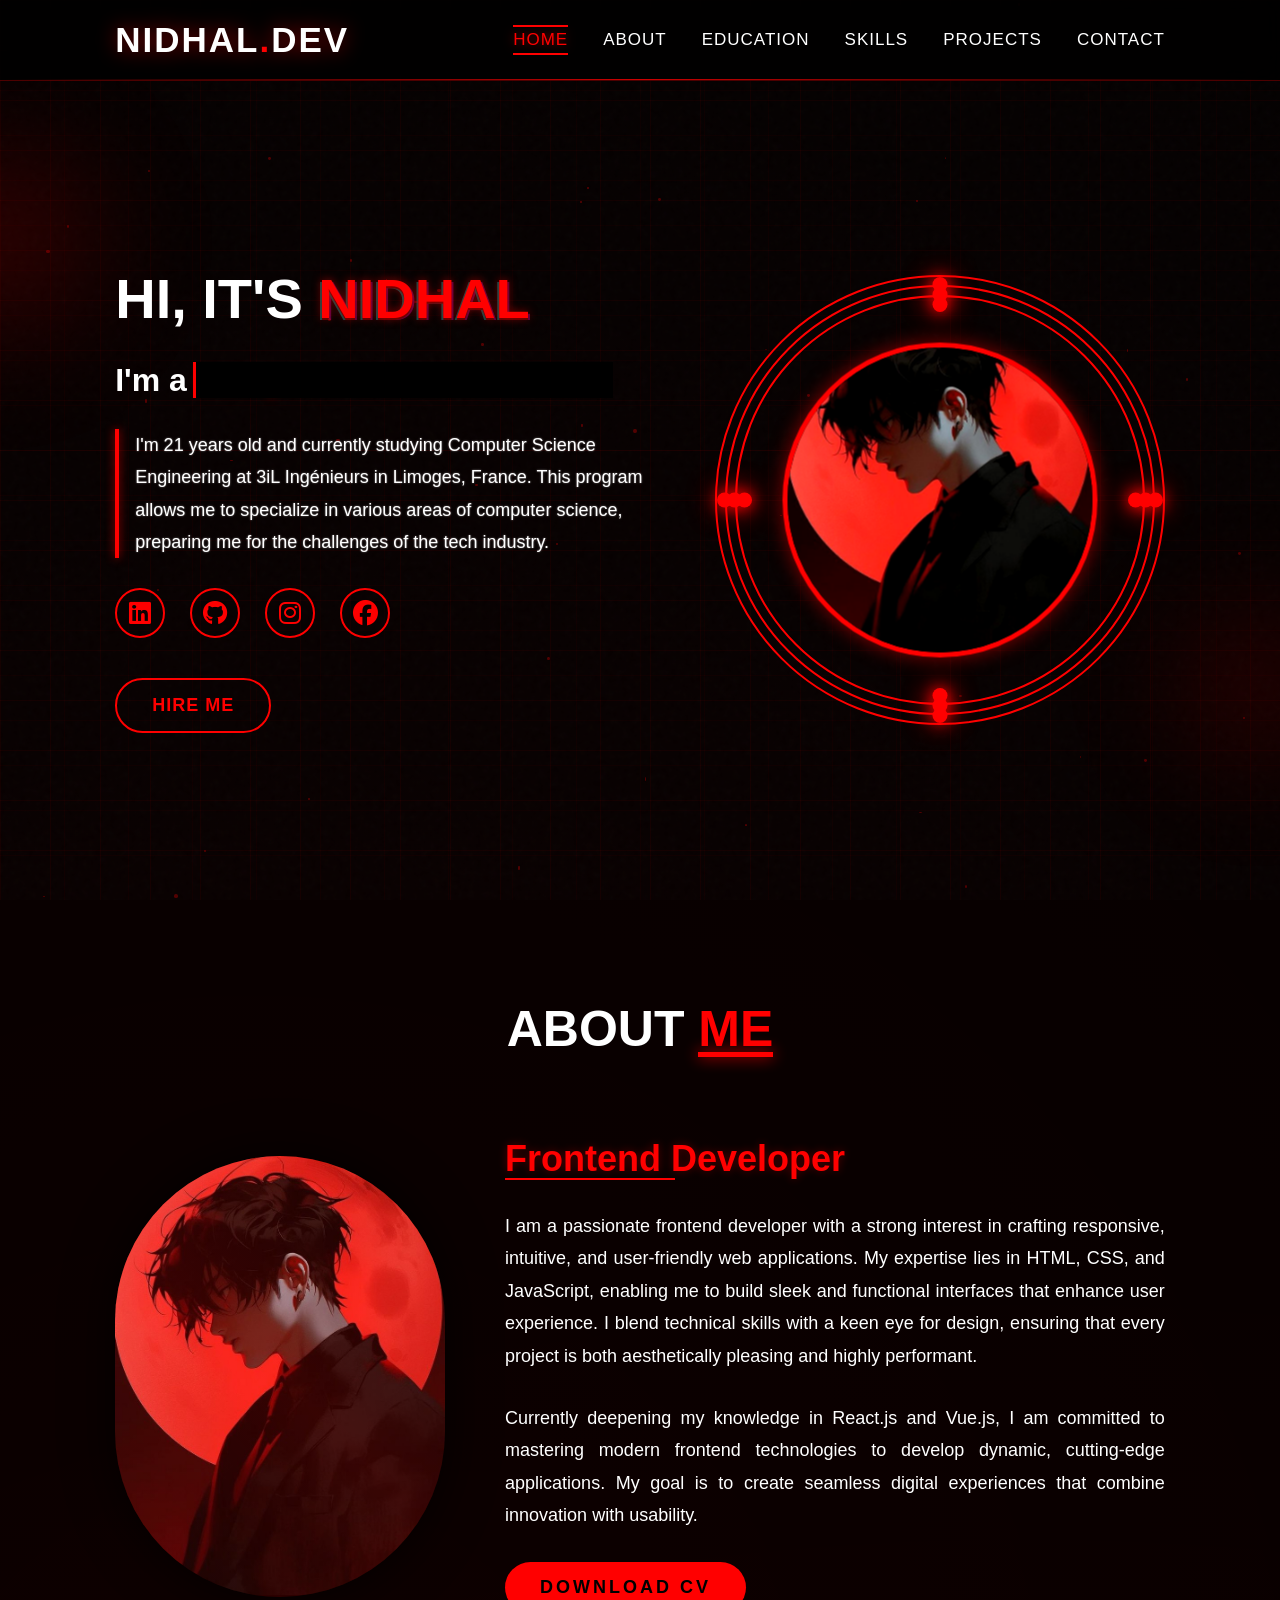
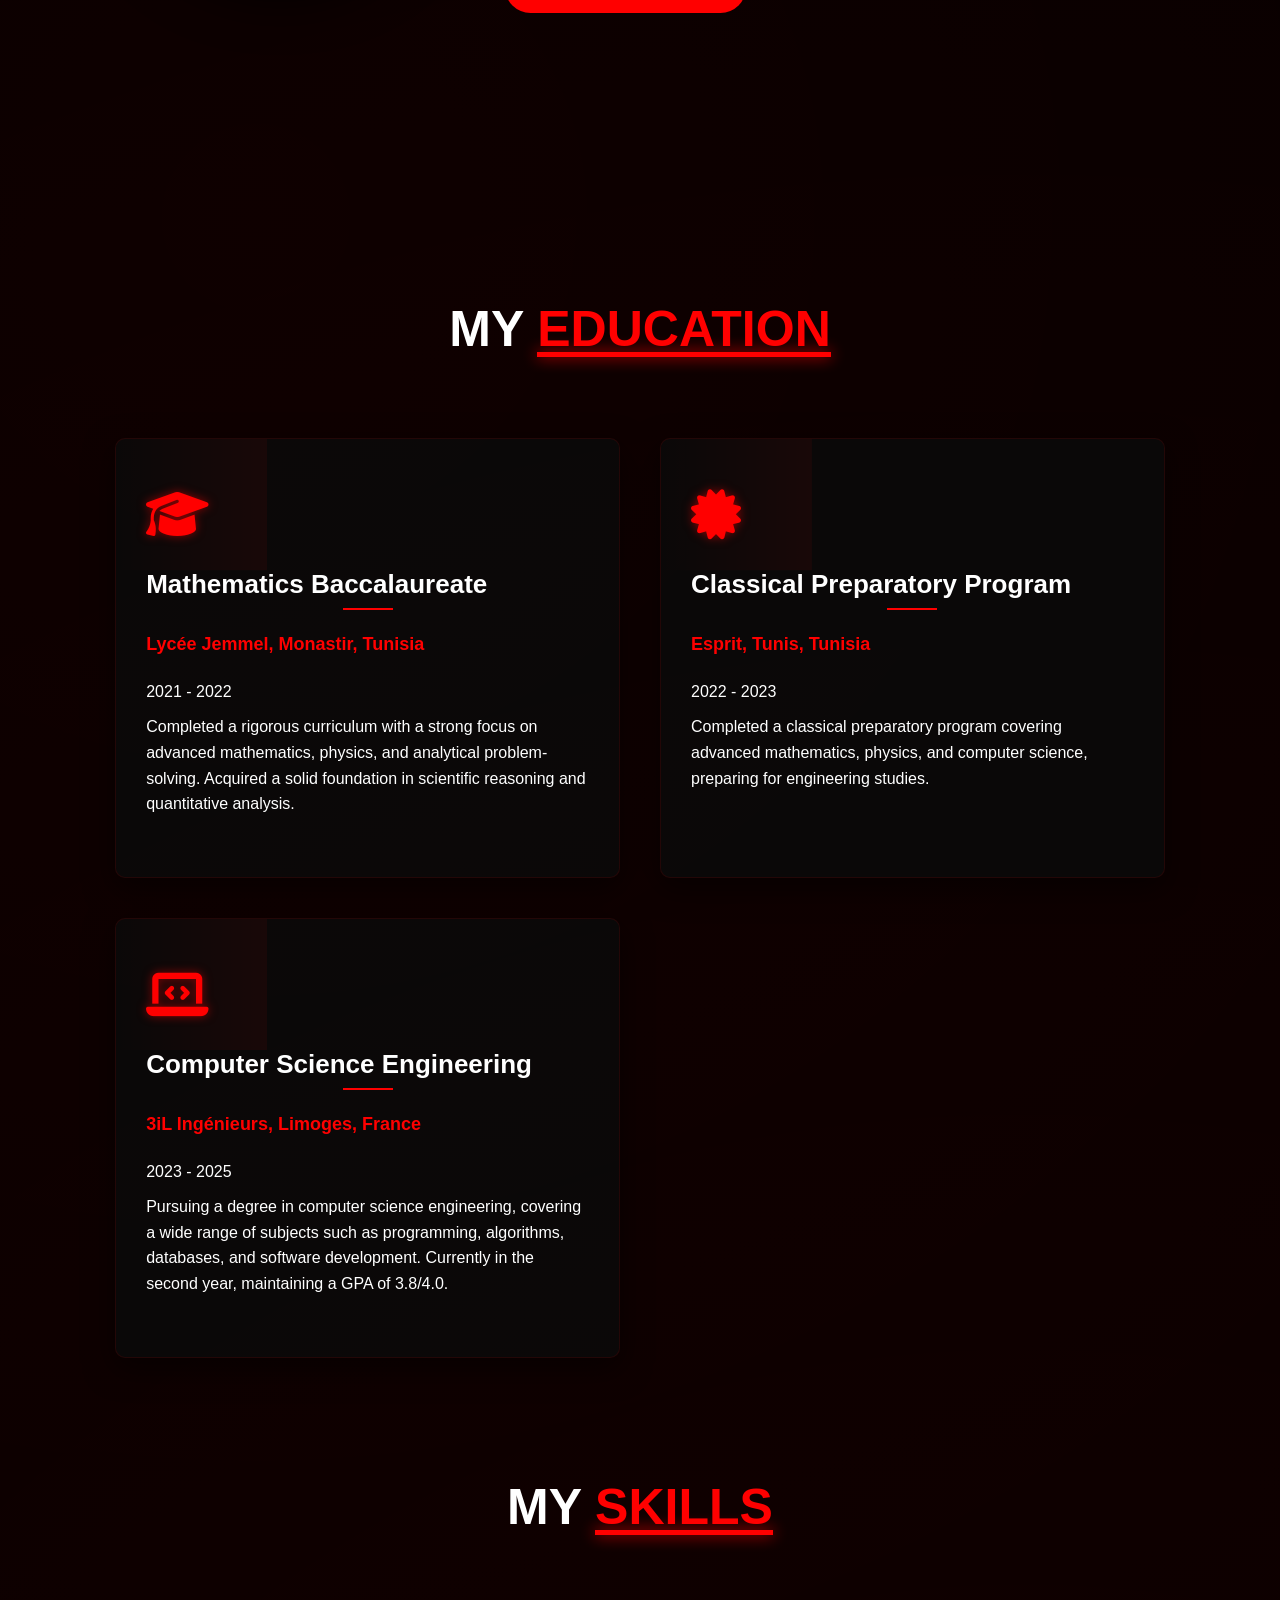
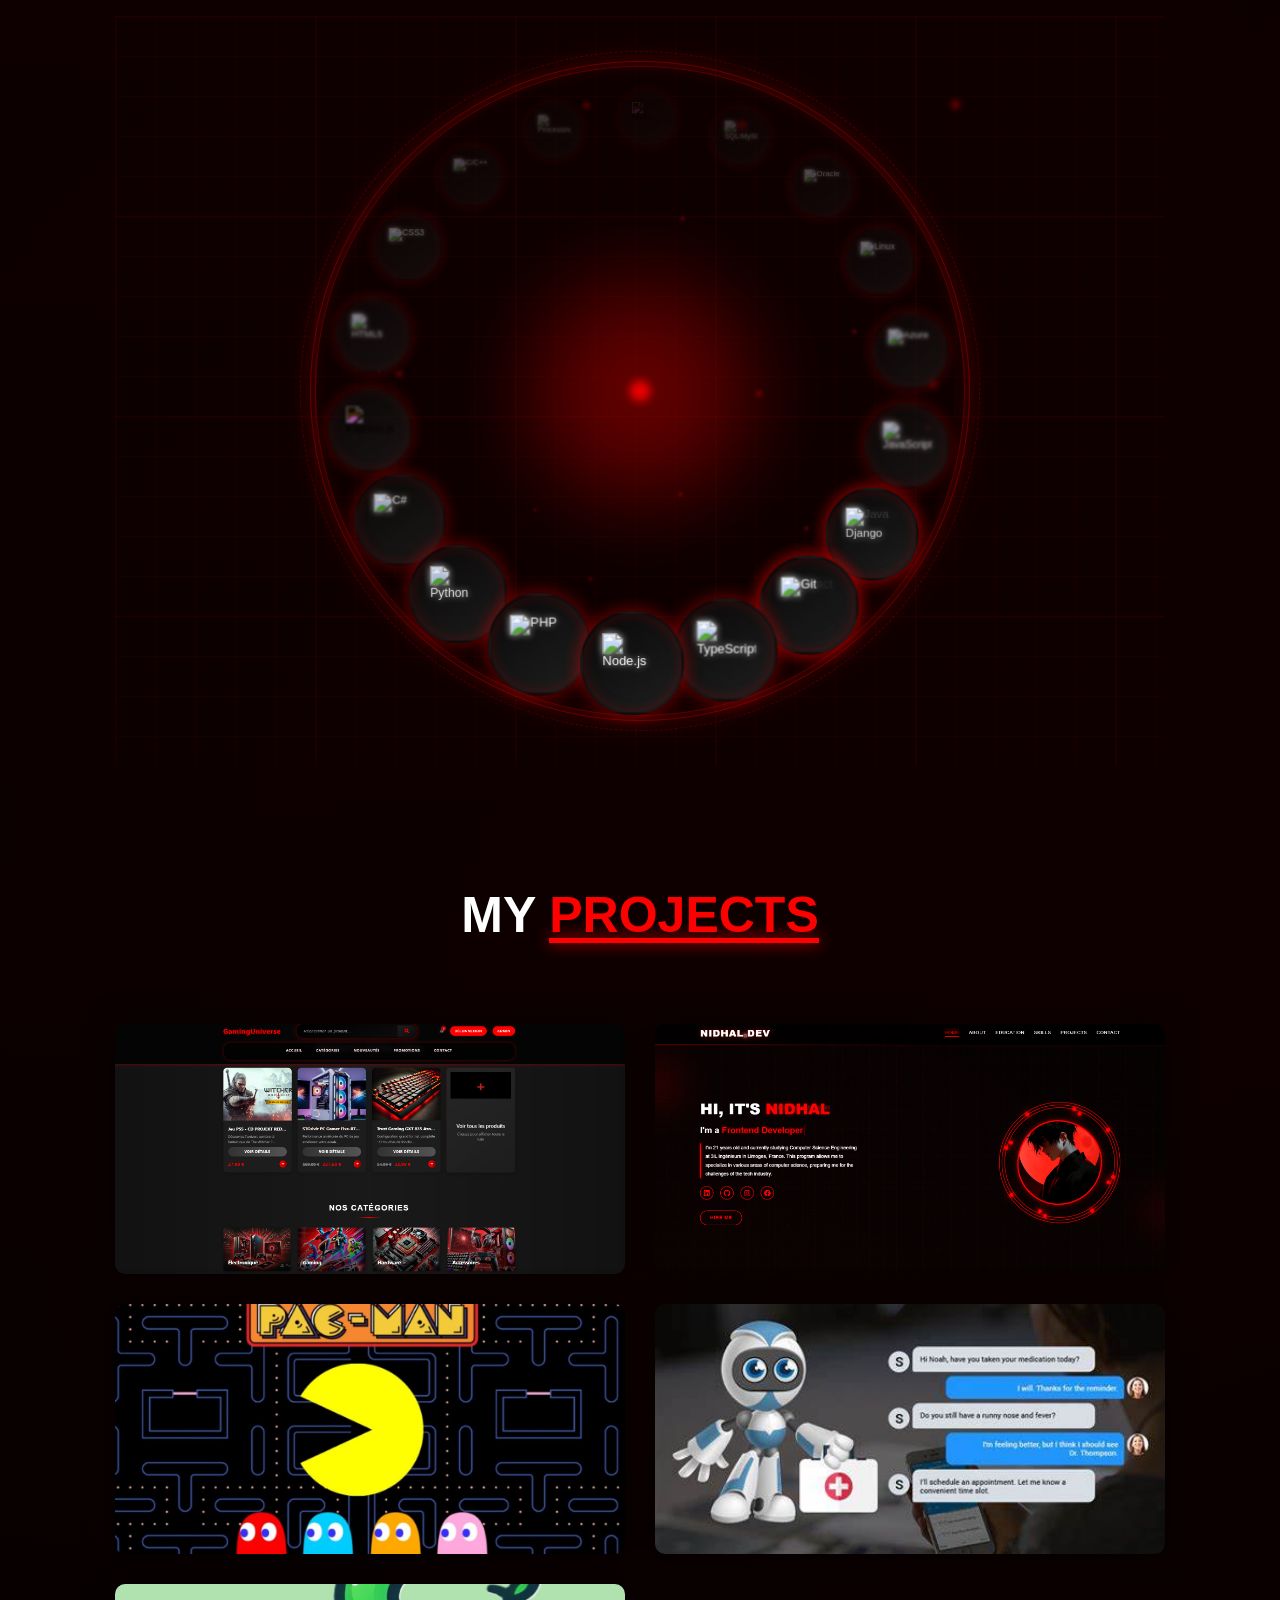
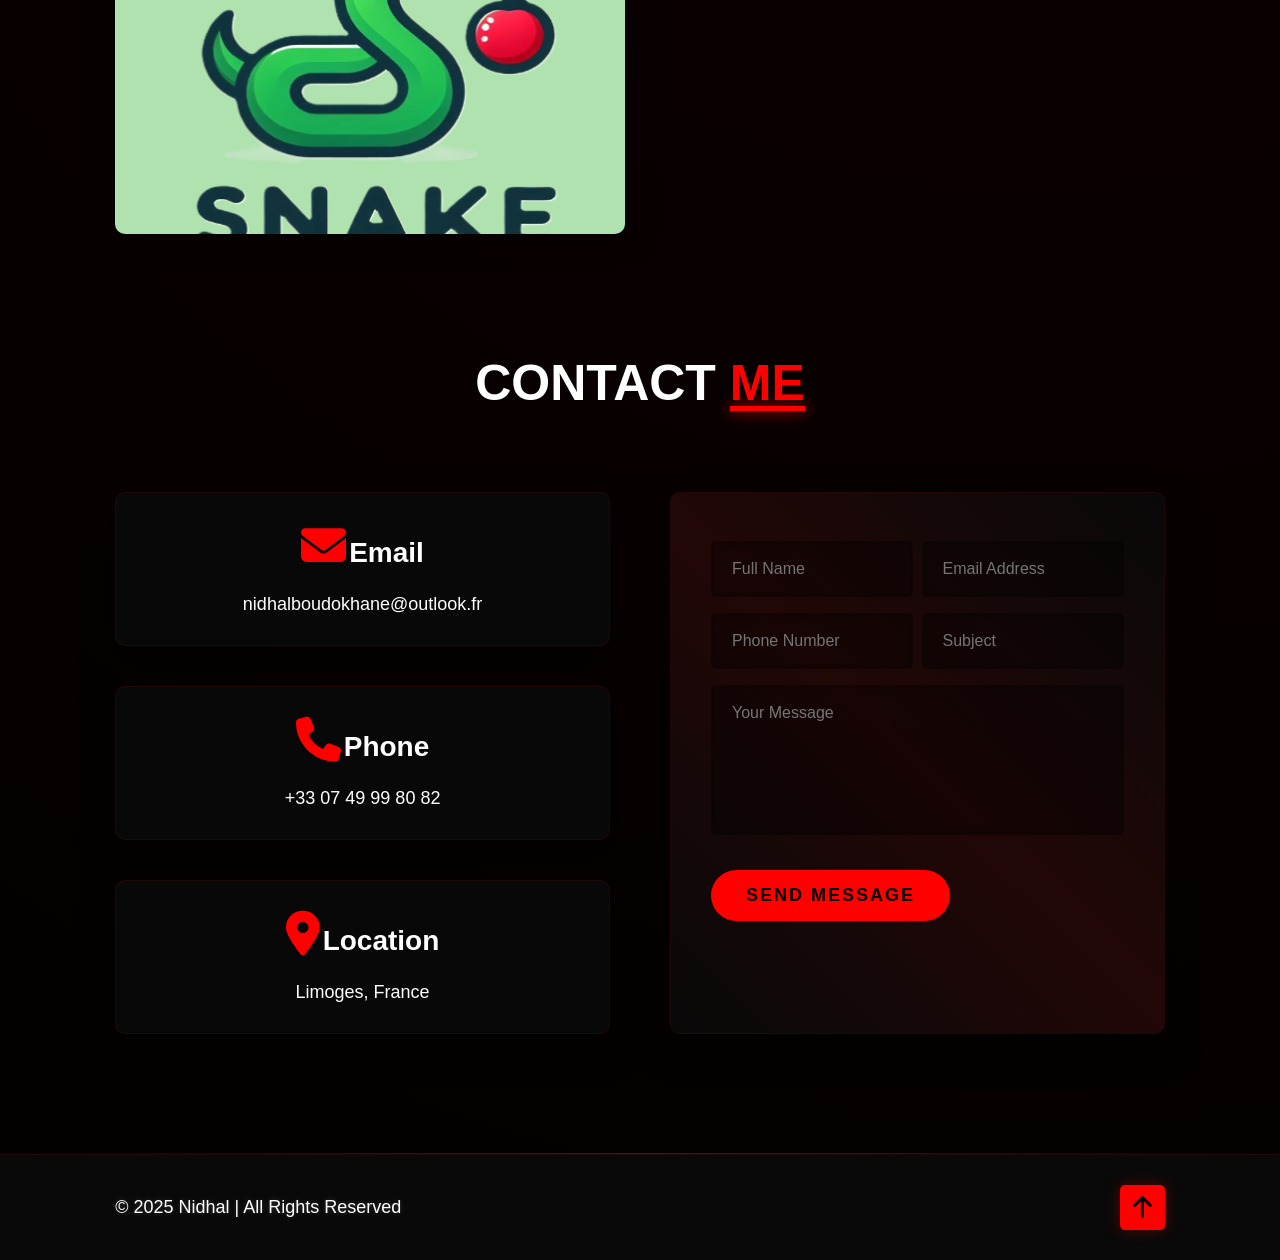
==== index.html @ 68c29ce1 "Renommage de Portfolio.html en index.html pour Vercel" ====
<!DOCTYPE html>
<html lang="en">
<head>
    <meta charset="UTF-8">
    <meta name="viewport" content="width=device-width, initial-scale=1.0">
    <title>Nidhal's Portfolio</title>
    <link rel="stylesheet" href="Portfolio.css">
    <link rel="stylesheet" href="https://cdnjs.cloudflare.com/ajax/libs/font-awesome/6.4.0/css/all.min.css">
</head>
<body>
    <!-- Background Grid Elements -->
    <div class="bg-grid"></div>
    <div class="glitch-line"></div>
    <div class="glitch-line"></div>
    <div class="glitch-line"></div>
    
    <!-- Header -->
    <header class="header">
        <a href="#" class="logo" data-text="Nidhal.Dev">Nidhal<span>.</span>Dev</a>
        <i class="fa-solid fa-bars" id="menu-icon"></i>
        <nav class="navbar">
            <a href="#home" class="active">Home</a>
            <a href="#about">About</a>
            <a href="#education">Education</a>
            <a href="#skills">Skills</a>
            <a href="#projects">Projects</a>
            <a href="#contact">Contact</a>
        </nav>
    </header>
    
    <!-- Home Section -->
    <section class="home" id="home">
        <div class="home-content">
            <h1 data-text="Hi, It's">Hi, It's <span data-text="Nidhal">Nidhal</span></h1>
            <div class="typing-text">I'm a <span></span></div>
            <p>I'm 21 years old and currently studying Computer Science Engineering at 3iL Ingénieurs in Limoges, France. This program allows me to specialize in various areas of computer science, preparing me for the challenges of the tech industry.</p>
            <div class="social-icons">
                <a href="https://www.linkedin.com/in/nidhal-boudokhane/" target="_blank" rel="noopener noreferrer">
                    <i class="fa-brands fa-linkedin"></i>
                  </a>
                  <a href="https://github.com/NidhalBDK" target="_blank" rel="noopener noreferrer">
                    <i class="fa-brands fa-github"></i>
                  </a>
                  <a href="https://www.instagram.com/nidhal_boudokhane/" target="_blank" rel="noopener noreferrer">
                    <i class="fa-brands fa-instagram"></i>
                  </a>
                  <a href="https://www.facebook.com/nidhal.boudokhane.9" target="_blank" rel="noopener noreferrer">
                    <i class="fa-brands fa-facebook"></i>
                  </a>                  
            </div>
            <a href="#contact" class="btn">Hire me</a>
        </div>
        <div class="home-img">
            <div class="cyber-circle">
                <span></span>
                <span></span>
                <span></span>
                <span></span>
            </div>
            <div class="cyber-circle">
                <span></span>
                <span></span>
                <span></span>
                <span></span>
            </div>
            <div class="cyber-circle">
                <span></span>
                <span></span>
                <span></span>
                <span></span>
            </div>
            <img src="main.jpeg" alt="Profile Picture">
        </div>
    </section>
    
    <!-- About Section -->
    <section class="about" id="about">
        <h2 class="heading">About <span>Me</span></h2>
        <div class="about-container">
            <div class="about-img">
                <img src="main.jpeg" alt="About Picture">
            </div>
            <div class="about-content">
                <h3>Frontend Developer</h3>
                <p>I am a passionate frontend developer with a strong interest in crafting responsive, intuitive, and user-friendly web applications. My expertise lies in HTML, CSS, and JavaScript, enabling me to build sleek and functional interfaces that enhance user experience. I blend technical skills with a keen eye for design, ensuring that every project is both aesthetically pleasing and highly performant.</p>
                <p>Currently deepening my knowledge in React.js and Vue.js, I am committed to mastering modern frontend technologies to develop dynamic, cutting-edge applications. My goal is to create seamless digital experiences that combine innovation with usability.</p>
                <a href="Curriculum Vitae boudokhane Nidhal.pdf" download="Mon_CV.pdf" class="btn">Download CV</a>

            </div>
        </div>
    </section>

    <!-- Education Section -->
    <section class="education" id="education">
        <h2 class="heading">My <span>Education</span></h2>
        <div class="education-container">
            <div class="education-box">
                <i class="fas fa-graduation-cap"></i>
                <h3>Mathematics Baccalaureate</h3>
                <p>Lycée Jemmel, Monastir, Tunisia</p>
                <p>2021 - 2022</p>
                <p>Completed a rigorous curriculum with a strong focus on advanced mathematics, physics, and analytical problem-solving. Acquired a solid foundation in scientific reasoning and quantitative analysis.

                </p>
            </div>
            <div class="education-box">
                <i class="fas fa-certificate"></i>
                <h3>Classical Preparatory Program                </h3>
                <p>Esprit, Tunis, Tunisia                </p>
                <p>2022 - 2023</p>
                <p>Completed a classical preparatory program covering advanced mathematics, physics, and computer science, preparing for engineering studies.

                </p>
            </div>
            <div class="education-box">
                <i class="fas fa-laptop-code"></i>
                <h3>Computer Science Engineering
                </h3>
                <p>3iL Ingénieurs, Limoges, France
                </p>
                <p>2023 - 2025</p>
                <p>Pursuing a degree in computer science engineering, covering a wide range of subjects such as programming, algorithms, databases, and software development. Currently in the second year, maintaining a GPA of 3.8/4.0.</p>
            </div>
        </div>
    </section>

    <!-- Skills Section - Version améliorée -->
    <section class="skills" id="skills">
        <h2 class="heading">MY <span>Skills</span></h2>
        
        <div class="skills-container">
            <!-- Grid background cyberpunk -->
            <div class="skills-grid-bg"></div>
            
            <!-- Particules flottantes (ajoutées via JS) -->
            
            <!-- Central glow effect -->
            <div class="center-glow"></div>
            
            <!-- Skills orbit container -->
            <div class="skills-orbit-container">
                <div class="skills-center-text"></div>
                
                <!-- Orbit circle -->
                <div class="skills-orbit"></div>
                
                <!-- Skill icons - Configurations optimisées pour l'effet 3D -->
                <!-- JavaScript -->
                <div class="skill-icon" id="js-icon">
                    <div class="skill-icon-inner">
                        <img src="https://cdn.jsdelivr.net/gh/devicons/devicon/icons/javascript/javascript-original.svg" alt="JavaScript">
                    </div>
                    <div class="skill-tooltip">JavaScript</div>
                </div>
                
                <!-- Kubernetes -->
                <div class="skill-icon" id="java-icon">
                    <div class="skill-icon-inner">
                        <img src="https://cdn.jsdelivr.net/gh/devicons/devicon/icons/java/java-original.svg" alt="Java">
                    </div>
                    <div class="skill-tooltip">Java </div>
                </div>
                
                <!-- React -->
                <div class="skill-icon" id="react-icon">
                    <div class="skill-icon-inner">
                        <img src="https://cdn.jsdelivr.net/gh/devicons/devicon/icons/react/react-original.svg" alt="React">
                    </div>
                    <div class="skill-tooltip">React</div>
                </div>
                
                <!-- TypeScript -->
                <div class="skill-icon" id="ts-icon">
                    <div class="skill-icon-inner">
                        <img src="https://cdn.jsdelivr.net/gh/devicons/devicon/icons/typescript/typescript-original.svg" alt="TypeScript">
                    </div>
                    <div class="skill-tooltip">TypeScript</div>
                </div>
                
                <!-- Node.js -->
                <div class="skill-icon" id="node-icon">
                    <div class="skill-icon-inner">
                        <img src="https://cdn.jsdelivr.net/gh/devicons/devicon/icons/nodejs/nodejs-original.svg" alt="Node.js">
                    </div>
                    <div class="skill-tooltip">Node.js</div>
                </div>
                
                <!-- PHP -->
                <div class="skill-icon" id="php-icon">
                    <div class="skill-icon-inner">
                        <img src="https://cdn.jsdelivr.net/gh/devicons/devicon/icons/php/php-original.svg" alt="PHP">
                    </div>
                    <div class="skill-tooltip">PHP</div>
                </div>
                
                <!-- Python -->
                <div class="skill-icon" id="python-icon">
                    <div class="skill-icon-inner">
                        <img src="https://cdn.jsdelivr.net/gh/devicons/devicon/icons/python/python-original.svg" alt="Python">
                    </div>
                    <div class="skill-tooltip">Python</div>
                </div>
                
                <!-- C# -->
                <div class="skill-icon" id="csharp-icon">
                    <div class="skill-icon-inner">
                        <img src="https://cdn.jsdelivr.net/gh/devicons/devicon/icons/csharp/csharp-original.svg" alt="C#">
                    </div>
                    <div class="skill-tooltip">C#</div>
                </div>
                
                <!-- Express.js -->
                <div class="skill-icon" id="express-icon">
                    <div class="skill-icon-inner">
                        <img src="https://cdn.jsdelivr.net/gh/devicons/devicon/icons/express/express-original.svg" alt="Express.js" style="filter: invert(1) brightness(1.5);">
                    </div>
                    <div class="skill-tooltip">Express.js</div>
                </div>
                
                <!-- HTML5 -->
                <div class="skill-icon" id="html-icon">
                    <div class="skill-icon-inner">
                        <img src="https://cdn.jsdelivr.net/gh/devicons/devicon/icons/html5/html5-original.svg" alt="HTML5">
                    </div>
                    <div class="skill-tooltip">HTML</div>
                </div>
                
                <!-- CSS3 -->
                <div class="skill-icon" id="css-icon">
                    <div class="skill-icon-inner">
                        <img src="https://cdn.jsdelivr.net/gh/devicons/devicon/icons/css3/css3-original.svg" alt="CSS3">
                    </div>
                    <div class="skill-tooltip">CSS</div>
                </div>
                
                

                <div class="skill-icon" id="cpp-icon">
                    <div class="skill-icon-inner">
                        <img src="https://cdn.jsdelivr.net/gh/devicons/devicon/icons/cplusplus/cplusplus-original.svg" alt="C/C++">
                    </div>
                    <div class="skill-tooltip">C/C++</div>
                </div>
                <!--processing-->
                <div class="skill-icon" id="processing-icon">
                    <div class="skill-icon-inner">
                        <img src="https://cdn.jsdelivr.net/gh/devicons/devicon/icons/processing/processing-original.svg" alt="Processing">
                    </div>
                    <div class="skill-tooltip">Processing</div>
                </div>
                <!-- NextJS -->
                <div class="skill-icon" id="nextjs-icon">
                    <div class="skill-icon-inner">
                        <img src="https://cdn.jsdelivr.net/gh/devicons/devicon/icons/nextjs/nextjs-original.svg" alt="Next.js" style="filter: invert(1);">
                    </div>
                    <div class="skill-tooltip">Next.js</div>
                </div>
                <div class="skill-icon" id="sql-icon">
                    <div class="skill-icon-inner">
                        <img src="https://cdn.jsdelivr.net/gh/devicons/devicon/icons/mysql/mysql-original.svg" alt="SQL/MySQL">
                    </div>
                    <div class="skill-tooltip">SQL/MySQL</div>
                </div>
                <div class="skill-icon" id="oracle-icon">
                    <div class="skill-icon-inner">
                        <img src="https://cdn.jsdelivr.net/gh/devicons/devicon/icons/oracle/oracle-original.svg" alt="Oracle">
                    </div>
                    <div class="skill-tooltip">Oracle</div>
                </div>
                <div class="skill-icon" id="linux-icon">
                    <div class="skill-icon-inner">
                        <img src="https://cdn.jsdelivr.net/gh/devicons/devicon/icons/linux/linux-original.svg" alt="Linux">
                    </div>
                    <div class="skill-tooltip">Linux (Ubuntu, Debian, Kali)</div>
                </div>

                <div class="skill-icon" id="azure-icon">
                    <div class="skill-icon-inner">
                        <img src="https://cdn.jsdelivr.net/gh/devicons/devicon/icons/azure/azure-original.svg" alt="Azure">
                    </div>
                    <div class="skill-tooltip">Azure</div>
                </div>
                
                
                
                <div class="skill-icon" id="django-icon">
                    <div class="skill-icon-inner">
                        <img src="https://cdn.jsdelivr.net/gh/devicons/devicon/icons/django/django-plain.svg" alt="Django">
                    </div>
                    <div class="skill-tooltip">Django</div>
                </div>
               
                
                <!-- Git -->
                <div class="skill-icon" id="git-icon">
                    <div class="skill-icon-inner">
                        <img src="https://cdn.jsdelivr.net/gh/devicons/devicon/icons/git/git-original.svg" alt="Git">
                    </div>
                    <div class="skill-tooltip">Git</div>
                </div>
            </div>
        </div>
    </section>
    

    <!-- Projects Section -->
    <section class="projects" id="projects">
        <h2 class="heading">My <span>Projects</span></h2>
        <div class="projects-container">
            <div class="project-box">
                <img src="p1.png" alt="E-commerce Website">
                <div class="project-layer">
                    <h4>E-commerce Website</h4>
                    <p>A fully responsive online store with shopping cart and payment integration.</p>
                    <div class="project-tech">
                        <span>HTML</span>   
                        <span>CSS</span>
                        <span>JavaScript</span>
                        <span>PHP</span>
                    </div>
                </div>
            </div>
            <div class="project-box">
                <img src="p2.png" alt="">
                <div class="project-layer">
                    <h4>Portfolio Website</h4>
                    <p>A personal portfolio to showcase skills and projects with dynamic animations.</p>
                    <div class="project-tech">
                        <span>HTML</span>
                        <span>CSS</span>
                        <span>JavaScript</span>
                    </div>
                </div>
            </div>
            <div class="project-box">
                <img src="p3.jpg" alt="">
                <div class="project-layer">
                    <h4>PacMan Game</h4>
                    <p>A personal portfolio to showcase skills and projects with dynamic animations.</p>
                    <div class="project-tech">
                        <span>java</span>
                        <span>PHP</span>
                        <span>SQL</span>
                        <span>Slick2D</span>
                        <span>JSON</span>
                    </div>
                </div>
            </div>
            <div class="project-box">
                <img src="p4.png" alt="Medical Chatbot">
                <div class="project-layer">
                  <h4>Medical Chatbot</h4>
                  <p>An intelligent medical assistant capable of answering health-related questions in real time.</p>
                  <div class="project-tech">
                    <span>Python</span>
                    <span>Llama (Meta AI)</span>
                    <span> Google Colab </span>
                    <span> Gradio </span>
                  </div>
                </div>
              </div>
            <div class="project-box">
                <img src="p5.png" alt="snake Game">
                <div class="project-layer">
                  <h4>snake Game</h4>
                  <p>A classic Snake Game recreated with modern JavaScript, featuring smooth controls and responsive gameplay</p>
                  <div class="project-tech">
                    <span>Python</span>
                    <span>PyGame</span>
                    
                  </div>
                </div>
              </div>
        </div>
    </section>

    <!-- Contact Section -->
    <section class="contact" id="contact">
        <h2 class="heading">Contact <span>Me</span></h2>
        <div class="contact-container">
            <div class="contact-info">
                <div class="contact-card">
                    <i class="fas fa-envelope"></i>
                    <h3>Email</h3>
                    <p>nidhalboudokhane@outlook.fr</p>
                </div>
                <div class="contact-card">
                    <i class="fas fa-phone"></i>
                    <h3>Phone</h3>
                    <p>+33 07 49 99 80 82 </p>
                </div>
                <div class="contact-card">
                    <i class="fas fa-map-marker-alt"></i>
                    <h3>Location</h3>
                    <p>Limoges, France</p>
                </div>
            </div>
            <form class="contact-form">
                <div class="input-box">
                    <input type="text" placeholder="Full Name" required>
                    <input type="email" placeholder="Email Address" required>
                </div>
                <div class="input-box">
                    <input type="tel" placeholder="Phone Number">
                    <input type="text" placeholder="Subject">
                </div>
                <textarea placeholder="Your Message" cols="30" rows="10" required></textarea>
                <button type="submit" class="btn">Send Message</button>
            </form>
            <!-- <form class="contact-form" id="contact12">
            </form>

            <form class="contact-form" action="https://formsubmit.co/nidhalboudokhane@outlook.fr" method="POST">

                <div class="input-box">
                    <input type="text" name="name" placeholder="Full Name" required>
                    <input type="email" name="email" placeholder="Email Address" required>
                </div>
                <div class="input-box">
                    <input type="tel" name="phone" placeholder="Phone Number">
                    <input type="text" name="subject" placeholder="Subject">
                </div>
                <textarea name="message" placeholder=" Your Message" required></textarea>
                <button type="submit" class="btn">Send Message</button>

                Protection anti-spam -->
                <!-- <input type="hidden" name="_captcha" value="false"> -->
                
                <!-- Redirection après soumission (optionnel) -->
                
                <!-- Empêcher les robots -->
                <!-- <input type="text" name="_honey" style="display:none"> -->
                
                <!-- Format des emails -->
                <!-- <input type="hidden" name="_template" value="table">
            </form> --> 
        </div>
        
    </section>

    <!-- Footer -->
    <footer class="footer">
        <div class="footer-text">
            <p>&copy; 2025 Nidhal | All Rights Reserved</p>
        </div>
        <div class="footer-up">
            <a href="#home"><i class="fas fa-arrow-up"></i></a>
        </div>
    </footer>

    <script src="Portfolio.js"></script>
</body>
</html>
---- Portfolio.css ----
#contact12{
    display: none;
}
.cyber-circle span {
    position: absolute;
    width: 15px;
    height: 15px;
    background: var(--main-color);
    border-radius: 50%;
    box-shadow: 0 0 15px var(--main-color), 0 0 30px var(--main-color);
}

.cyber-circle span:nth-child(1) {
    top: 0;
    left: 50%;
    transform: translateX(-50%);
}

.cyber-circle span:nth-child(2) {
    bottom: 0;
    left: 50%;
    transform: translateX(-50%);
}

.cyber-circle span:nth-child(3) {
    top: 50%;
    left: 0;
    transform: translateY(-50%);
}

.cyber-circle span:nth-child(4) {
    top: 50%;
    right: 0;
    transform: translateY(-50%);
}

.cyber-circle:nth-child(1) {
    animation-duration: 20s;
}

.cyber-circle:nth-child(2) {
    inset: 10px;
    animation-duration: 15s;
    animation-direction: reverse;
}

.cyber-circle:nth-child(3) {
    inset: 20px;
    animation-duration: 10s;
}

.home-img img {
    position: absolute;
    top: 50%;
    left: 50%;
    transform: translate(-50%, -50%);
    width: 70%;
    height: 70%;
    object-fit: cover;
    border-radius: 50%;
    border: 5px solid var(--main-color);
    box-shadow: 0 0 20px rgba(255, 0, 0, 0.5);
    animation: morph 8s ease-in-out infinite;
    filter: saturate(1.1) contrast(1.1);
}

@keyframes morph {
    0%, 100% {
        border-radius: 50%;
    }
    50% {
        border-radius: 47% 53% 52% 48% / 52% 49% 51% 48%;
    }
}

/* ABOUT SECTION */
.heading {
    position: relative;
    font-size: 5rem;
    margin-bottom: 8rem;
    text-align: center;
    text-transform: uppercase;
}

.heading span {
    color: var(--main-color);
    position: relative;
}

.heading span::before {
    content: '';
    position: absolute;
    bottom: 0;
    left: 0;
    width: 100%;
    height: 5px;
    background: var(--main-color);
    box-shadow: 0 0 15px var(--main-color);
}

.about-container {
    display: grid;
    grid-template-columns: 1fr 2fr;
    gap: 6rem;
    align-items: center;
}

.about-img {
    position: relative;
    width: 100%;
    border-radius: 300px;
    overflow: hidden;
    box-shadow: 0 0 50px rgba(0, 0, 0, 0.8);
    transform-style: preserve-3d;
    perspective: 1000px;
}

.about-img img {
    width: 100%;
    transition: 0.5s;
}

.about-img:hover img {
    transform: scale(1.1) rotateY(5deg);
}

.about-img::before {
    content: '';
    position: absolute;
    top: -50%;
    left: -50%;
    width: 200%;
    height: 200%;
    background: linear-gradient(
        transparent, 
        rgba(255, 0, 0, 0.2), 
        transparent
    );
    transform: rotate(45deg);
    animation: shimmer 3s linear infinite;
}

@keyframes shimmer {
    0% {
        transform: rotate(45deg) translateY(-100%);
    }
    100% {
        transform: rotate(45deg) translateY(100%);
    }
}

.about-content h3 {
    font-size: 3.6rem;
    margin-bottom: 3rem;
    color: var(--main-color);
    text-shadow: 0 0 10px rgba(255, 0, 0, 0.3);
    position: relative;
    display: inline-block;
}

.about-content h3::before {
    content: '';
    position: absolute;
    bottom: 0;
    left: 0;
    width: 50%;
    height: 2px;
    background: var(--main-color);
}

.about-content p {
    font-size: 1.8rem;
    line-height: 1.8;
    margin-bottom: 3rem;
    position: relative;
    text-align: justify;
}

.about-content .btn {
    background: linear-gradient(45deg, transparent 5%, var(--main-color) 5%);
    font-weight: bold;
    letter-spacing: 3px;
    transition: 0.5s;
    box-shadow: 0 0 0 var(--main-color);
    border: none;
    color: var(--bg-color);
}

.about-content .btn:hover {
    background: linear-gradient(45deg, transparent 5%, var(--secondary-color) 5%);
    box-shadow: 0 0 20px var(--main-color);
    transform: translateY(-10px);
}

/* EDUCATION SECTION */
.education-container {
    display: grid;
    grid-template-columns: repeat(auto-fit, minmax(35rem, 1fr));
    gap: 4rem;
}

.education-box {
    position: relative;
    padding: 5rem 3rem;
    background: rgba(10, 10, 10, 0.8);
    border: 1px solid rgba(255, 0, 0, 0.1);
    border-radius: 1rem;
    overflow: hidden;
    z-index: 1;
    transition: 0.5s;
    box-shadow: 0 10px 30px rgba(0, 0, 0, 0.5);
}

.education-box::before {
    content: '';
    position: absolute;
    top: -50%;
    left: -50%;
    width: 200%;
    height: 200%;
    background: linear-gradient(
        transparent, 
        rgba(255, 0, 0, 0.2), 
        transparent
    );
    transform: rotate(45deg);
    z-index: -1;
    transition: 1s;
    opacity: 0;
}

.education-box:hover::before {
    animation: shine 1.5s;
    opacity: 1;
}

@keyframes shine {
    0% {
        transform: rotate(45deg) translateX(-100%);
    }
    100% {
        transform: rotate(45deg) translateX(100%);
    }
}

.education-box::after {
    content: '';
    position: absolute;
    inset: 0;
    background: linear-gradient(
        to right,
        transparent,
        rgba(255, 0, 0, 0.1),
        transparent
    );
    clip-path: polygon(
        0 0,
        30% 0,
        30% 30%,
        0 30%
    );
    animation: scanner 3s linear infinite alternate;
}

@keyframes scanner {
    0% {
        clip-path: polygon(
            0 0,
            30% 0,
            30% 30%,
            0 30%
        );
    }
    100% {
        clip-path: polygon(
            70% 70%,
            100% 70%,
            100% 100%,
            70% 100%
        );
    }
}

.education-box:hover {
    transform: translateY(-15px);
    box-shadow: 0 20px 40px rgba(0, 0, 0, 0.8);
    border-color: rgba(255, 0, 0, 0.3);
}

.education-box i {
    font-size: 5rem;
    color: var(--main-color);
    margin-bottom: 3rem;
    display: inline-block;
    position: relative;
    text-shadow: 0 0 10px rgba(255, 0, 0, 0.5);
    animation: float-icon 3s ease-in-out infinite;
}

@keyframes float-icon {
    0%, 100% {
        transform: translateY(0);
    }
    50% {
        transform: translateY(-10px);
    }
}

.education-box h3 {
    font-size: 2.6rem;
    margin-bottom: 2rem;
    color: var(--text-color);
    font-weight: 700;
    position: relative;
    padding-bottom: 1rem;
}

.education-box h3::after {
    content: '';
    position: absolute;
    bottom: 0;
    left: 50%;
    transform: translateX(-50%);
    width: 50px;
    height: 2px;
    background: var(--main-color);
}

.education-box p {
    font-size: 1.6rem;
    margin-bottom: 1rem;
    line-height: 1.6;
}

.education-box p:nth-child(3) {
    color: var(--main-color);
    font-weight: 600;
    font-size: 1.8rem;
    margin-bottom: 2rem;
}

/* SKILLS SECTION */
.skills-container {
    display: grid;
    grid-template-columns: repeat(2, 1fr);
    gap: 5rem;
}

.skills-column h3 {
    font-size: 3rem;
    margin-bottom: 5rem;
    text-align: center;
    color: var(--main-color);
    position: relative;
}

.skills-column h3::before {
    content: '';
    position: absolute;
    bottom: -15px;
    left: 50%;
    transform: translateX(-50%);
    width: 100px;
    height: 3px;
    background: var(--main-color);
    box-shadow: 0 0 10px var(--main-color);
}

.skill-box {
    position: relative;
    margin-bottom: 4rem;
}

.skill-box span {
    display: block;
    font-size: 1.8rem;
    font-weight: 600;
    margin-bottom: 1.5rem;
    color: var(--text-color);
    text-shadow: 0 0 5px rgba(255, 255, 255, 0.3);
}

.skill-bar {
    position: relative;
    height: 10px;
    width: 100%;
    background: rgba(255, 255, 255, 0.05);
    border-radius: 10px;
    overflow: hidden;
    box-shadow: inset 0 0 5px rgba(0, 0, 0, 0.5);
}

.skill-bar::before {
    content: '';
    position: absolute;
    top: 0;
    left: 0;
    width: 100%;
    height: 100%;
    background: linear-gradient(90deg, 
        transparent,
        rgba(255, 255, 255, 0.1),
        transparent
    );
    animation: scanlight 2s linear infinite;
}

@keyframes scanlight {
    0% {
        transform: translateX(-100%);
    }
    100% {
        transform: translateX(100%);
    }
}

.skill-per {
    position: absolute;
    left: 0;
    height: 100%;
    background: var(--main-color);
    border-radius: 10px;
    box-shadow: 0 0 10px var(--main-color);
    animation: fillBars 2.5s ease forwards;
    animation-play-state: paused;
}

.skill-box.animate .skill-per {
    animation-play-state: running;
}

.skill-per.html {
    width: 90%;
}

.skill-per.css {
    width: 85%;
}

.skill-per.javascript {
    width: 75%;
}

.skill-per.react {
    width: 60%;
}

.skill-per.nodejs {
    width: 65%;
}

.skill-per.php {
    width: 50%;
}

.skill-per.git {
    width: 80%;
}

.skill-per.responsive {
    width: 85%;
}

.skill-per::after {
    content: '';
    position: absolute;
    top: 0;
    right: 0;
    height: 100%;
    width: 2px;
    background: var(--text-color);
    box-shadow: 0 0 5px var(--text-color);
    animation: pulse-light 1s infinite;
}

@keyframes pulse-light {
    0%, 100% {
        opacity: 1;
    }
    50% {
        opacity: 0.5;
    }
}

.tooltip {
    position: absolute;
    top: -5rem;
    right: 0;
    background: rgba(0, 0, 0, 0.8);
    color: var(--text-color);
    padding: 1rem 2rem;
    border-radius: 0.5rem;
    font-size: 1.6rem;
    opacity: 0;
    transform: translateY(10px);
    transition: all 0.3s ease;
    border: 1px solid var(--main-color);
    pointer-events: none;
    z-index: 10;
}

.tooltip::before {
    content: '';
    position: absolute;
    bottom: -10px;
    left: 50%;
    transform: translateX(-50%);
    border-width: 10px 10px 0 10px;
    border-style: solid;
    border-color: var(--main-color) transparent transparent transparent;
}

.skill-per:hover .tooltip {
    opacity: 1;
    transform: translateY(0px);
}

@keyframes fillBars {
    from {
        width: 0;
    }
}

/* PROJECTS SECTION */
.projects-container {
    display: grid;
    grid-template-columns: repeat(auto-fit, minmax(35rem, 1fr));
    gap: 3rem;
}

.project-box {
    position: relative;
    border-radius: 1rem;
    box-shadow: 0 0 30px rgba(0, 0, 0, 0.5);
    overflow: hidden;
    height: 25rem;
    transition: 0.5s;
    transform-style: preserve-3d;
    perspective: 1000px;
}

.project-box::before {
    content: '';
    position: absolute;
    top: 0;
    left: 0;
    width: 100%;
    height: 100%;
    background: linear-gradient(to bottom, 
        rgba(0, 0, 0, 0) 0%,
        rgba(0, 0, 0, 0.8) 100%);
    z-index: 1;
    opacity: 0;
    transition: 0.5s;
}

.project-box:hover::before {
    opacity: 1;
}

.project-box img {
    width: 100%;
    height: 100%;
    object-fit: cover;
    transition: 0.5s;
}

.project-box:hover {
    transform: scale(1.05) rotateY(10deg);
    box-shadow: 0 25px 50px rgba(0, 0, 0, 0.8);
}

.project-box:hover img {
    transform: scale(1.2);
    filter: blur(3px) brightness(0.7);
}

.project-layer {
    position: absolute;
    top: 0;
    left: 0;
    width: 100%;
    height: 100%;
    display: flex;
    flex-direction: column;
    justify-content: center;
    align-items: center;
    text-align: center;
    padding: 4rem;
    z-index: 2;
    opacity: 0;
    transform: translateY(20px);
    transition: 0.5s;
}

.project-box:hover .project-layer {
    opacity: 1;
    transform: translateY(0);
}

.project-layer h4 {
    font-size: 3rem;
    color: var(--text-color);
    font-weight: 700;
    margin-bottom: 2rem;
    text-shadow: 0 0 10px rgba(0, 0, 0, 0.5);
    position: relative;
    padding-bottom: 1rem;
}

.project-layer h4::after {
    content: '';
    position: absolute;
    bottom: 0;
    left: 50%;
    transform: translateX(-50%);
    width: 50px;
    height: 2px;
    background: var(--main-color);
    box-shadow: 0 0 10px var(--main-color);
}

.project-layer p {
    font-size: 1.6rem;
    color: var(--text-color);
    margin-bottom: 2.5rem;
    text-shadow: 0 0 10px rgba(0, 0, 0, 0.5);
}

.project-tech {
    display: flex;
    flex-wrap: wrap;
    justify-content: center;
    gap: 1rem;
    margin-bottom: 2.5rem;
}

.project-tech span {
    padding: 0.8rem 1.5rem;
    background: rgba(0, 0, 0, 0.7);
    border: 1px solid var(--main-color);
    border-radius: 3rem;
    font-size: 1.4rem;
    color: var(--text-color);
    transition: 0.3s;
}

.project-tech span:hover {
    background: var(--main-color);
    color: var(--bg-color);
    transform: translateY(-5px);
    box-shadow: 0 5px 15px rgba(255, 0, 0, 0.5);
}

.project-layer a {
    display: inline-flex;
    justify-content: center;
    align-items: center;
    width: 5rem;
    height: 5rem;
    background: var(--main-color);
    border-radius: 50%;
    box-shadow: 0 0 20px var(--main-color);
    transition: 0.5s;
}

.project-layer a:hover {
    background: var(--text-color);
    transform: scale(1.2) rotate(20deg);
}

.project-layer a i {
    font-size: 2.5rem;
    color: var(--bg-color);
    transition: 0.5s;
}

.project-layer a:hover i {
    color: var(--main-color);
}

/* CONTACT SECTION */
.contact-container {
    display: grid;
    grid-template-columns: repeat(2, 1fr);
    gap: 6rem;
    margin-top: 3rem;
}

.contact-info {
    display: flex;
    flex-direction: column;
    gap: 4rem;
}

.contact-card {
    position: relative;
    padding: 3rem;
    background: rgba(10, 10, 10, 0.8);
    border: 1px solid rgba(255, 0, 0, 0.1);
    border-radius: 1rem;
    text-align: center;
    z-index: 1;
    overflow: hidden;
    box-shadow: 0 15px 35px rgba(0, 0, 0, 0.5);
    transition: 0.5s;
}

.contact-card::before {
    content: '';
    position: absolute;
    top: -50%;
    left: -50%;
    width: 200%;
    height: 200%;
    background: linear-gradient(
        transparent, 
        rgba(255, 0, 0, 0.2), 
        transparent
    );
    transform: rotate(45deg);
    z-index: -1;
    transition: 0.5s;
    opacity: 0;
}

.contact-card:hover::before {
    animation: shine 1.5s;
    opacity: 1;
}

.contact-card:hover {
    transform: translateY(-10px);
    box-shadow: 0 25px 50px rgba(0, 0, 0, 0.8);
    border-color: rgba(255, 0, 0, 0.3);
}

.contact-card i {
    font-size: 4.5rem;
    color: var(--main-color);
    margin-bottom: 2.5rem;
    animation: pulse 3s ease-in-out infinite;
}

@keyframes pulse {
    0%, 100% {
        transform: scale(1);
        opacity: 1;
    }
    50% {
        transform: scale(1.2);
        opacity: 0.8;
    }
}

.contact-card h3 {
    font-size: 2.8rem;
    margin-bottom: 1.5rem;
    color: var(--text-color);
    position: relative;
    display: inline-block;
    padding-bottom: 1rem;
}

.contact-card h3::after {
    content: '';
    position: absolute;
    bottom: 0;
    left: 0;
    width: 100%;
    height: 2px;
    background: var(--main-color);
    transform-origin: right;
    transform: scaleX(0);
    transition: transform 0.5s;
}

.contact-card:hover h3::after {
    transform-origin: left;
    transform: scaleX(1);
}

.contact-card p {
    font-size: 1.8rem;
    color: var(--text-color);
}

.contact-form {
    background: rgba(10, 10, 10, 0.8);
    padding: 4rem;
    border-radius: 1rem;
    border: 1px solid rgba(255, 0, 0, 0.1);
    box-shadow: 0 15px 35px rgba(0, 0, 0, 0.5);
    position: relative;
    overflow: hidden;
    z-index: 1;
}

.contact-form::before {
    content: '';
    position: absolute;
    top: 0;
    left: 0;
    width: 100%;
    height: 100%;
    background: linear-gradient(
        45deg,
        transparent,
        rgba(255, 0, 0, 0.1),
        transparent
    );
    z-index: -1;
}

.input-box {
    display: flex;
    justify-content: space-between;
    flex-wrap: wrap;
}

.input-box input,
.contact-form textarea {
    width: 100%;
    padding: 1.8rem 2rem;
    font-size: 1.6rem;
    color: var(--text-color);
    background: rgba(0, 0, 0, 0.3);
    border-radius: 0.5rem;
    margin: 0.8rem 0;
    border: 1px solid transparent;
    box-shadow: inset 0 0 5px rgba(0, 0, 0, 0.5);
    transition: 0.5s;
}

.input-box input {
    width: 49%;
}

.input-box input:focus,
.contact-form textarea:focus {
    border-color: var(--main-color);
    box-shadow: 0 0 15px rgba(255, 0, 0, 0.3);
}

.contact-form textarea {
    resize: none;
    height: 15rem;
}

.contact-form .btn {
    margin-top: 2.5rem;
    background: linear-gradient(45deg, transparent 5%, var(--main-color) 5%);
    border: none;
    color: var(--bg-color);
    font-weight: 700;
    letter-spacing: 2px;
    cursor: pointer;
}

.contact-form .btn:hover {
    background: linear-gradient(45deg, transparent 5%, var(--secondary-color) 5%);
    box-shadow: 0 0 30px var(--main-color);
    transform: translateY(-10px);
}

/* FOOTER */
.footer {
    display: flex;
    justify-content: space-between;
    align-items: center;
    flex-wrap: wrap;
    padding: 3rem 9%;
    background: rgba(10, 10, 10, 0.9);
    position: relative;
    border-top: 1px solid rgba(255, 0, 0, 0.1);
}

.footer::before {
    content: '';
    position: absolute;
    top: -2px;
    left: 0;
    width: 100%;
    height: 1px;
    background: linear-gradient(90deg, 
        transparent, 
        rgba(255, 0, 0, 0.5), 
        transparent);
}

.footer-text p {
    font-size: 1.8rem;
    color: var(--text-color);
    text-shadow: 0 0 5px rgba(255, 255, 255, 0.2);
}

.footer-up a {
    display: inline-flex;
    justify-content: center;
    align-items: center;
    width: 4.5rem;
    height: 4.5rem;
    background: var(--main-color);
    border-radius: 0.5rem;
    transition: 0.5s;
    box-shadow: 0 0 15px rgba(255, 0, 0, 0.3);
}

.footer-up a:hover {
    transform: translateY(-10px);
    box-shadow: 0 0 30px var(--main-color);
}

.footer-up a i {
    font-size: 2.5rem;
    color: var(--bg-color);
    transition: 0.5s;
}

.footer-up a:hover i {
    transform: rotate(360deg);
}

/* ANIMATIONS AND EFFECTS */
.animate {
    opacity: 0;
    transform: translateY(50px);
    transition: all 0.8s ease;
}

.animate.active {
    opacity: 1;
    transform: translateY(0);
}

@keyframes floatImage {
    0%, 100% {
        transform: translateY(0);
    }
    50% {
        transform: translateY(-20px);
    }
}

/* GLITCH LINES */
.glitch-line {
    position: fixed;
    top: 0;
    left: 0;
    width: 100%;
    height: 1px;
    background: rgba(255, 0, 0, 0.3);
    z-index: 1000;
    opacity: 0;
    pointer-events: none;
}

.glitch-line:nth-child(1) {
    animation: glitch-line-anim 5s infinite 0.5s;
    top: 15%;
}

.glitch-line:nth-child(2) {
    animation: glitch-line-anim 5s infinite 1s;
    top: 35%;
}

.glitch-line:nth-child(3) {
    animation: glitch-line-anim 5s infinite 1.5s;
    top: 65%;
}

@keyframes glitch-line-anim {
    0% {
        opacity: 0;
        transform: translateX(-100%);
    }
    10%, 90% {
        opacity: 0.3;
    }
    100% {
        opacity: 0;
        transform: translateX(100%);
    }
}

/* Add cyberpunk/neon background elements */
.bg-grid {
    position: fixed;
    top: 0;
    left: 0;
    width: 100%;
    height: 100%;
    background-size: 50px 50px;
    background-image: 
        linear-gradient(to right, rgba(255, 0, 0, 0.05) 1px, transparent 1px),
        linear-gradient(to bottom, rgba(255, 0, 0, 0.05) 1px, transparent 1px);
    z-index: -1;
    pointer-events: none;
}

/* CYBERPUNK PARTICLES */
.cyber-particle {
    position: fixed;
    background: var(--main-color);
    border-radius: 50%;
    opacity: 0.3;
    pointer-events: none;
    z-index: -1;
    animation: float-particle 20s linear infinite;
}

@keyframes float-particle {
    0% {
        transform: translateY(0) translateX(0);
        opacity: 0;
    }
    10% {
        opacity: 0.3;
    }
    90% {
        opacity: 0.3;
    }
    100% {
        transform: translateY(-1000px) translateX(300px);
        opacity: 0;
    }
}

/* SCREEN GLITCH ANIMATION */
.screen-glitch {
    position: fixed;
    top: 0;
    left: 0;
    width: 100%;
    height: 100%;
    background: rgba(255, 0, 0, 0.05);
    z-index: 10000;
    pointer-events: none;
    animation: screen-glitch 0.5s ease-out;
}

@keyframes screen-glitch {
    0% {
        opacity: 0;
    }
    10% {
        opacity: 0.5;
        transform: translateX(-20px);
    }
    20% {
        transform: translateX(20px);
    }
    30% {
        transform: translateY(-10px);
    }
    40% {
        transform: translateY(10px) scaleY(1.2);
    }
    50% {
        transform: translateX(-5px) scaleX(0.95);
    }
    60% {
        transform: translateX(5px);
    }
    70% {
        opacity: 0.5;
    }
    100% {
        opacity: 0;
        transform: translateX(0) translateY(0) scale(1);
    }
}

/* BUTTON SUCCESS STATE */
.btn.sent {
    background: #00cc66 !important;
    color: var(--bg-color) !important;
    box-shadow: 0 0 20px rgba(0, 204, 102, 0.7) !important;
}

/* MEDIA QUERIES */
@media (max-width: 1200px) {
    html {
        font-size: 55%;
    }
    
    .home-img {
        width: 40rem;
        height: 40rem;
    }
}

@media (max-width: 991px) {
    .header {
        padding: 2rem 3%;
    }
    
    section {
        padding: 10rem 3% 2rem;
    }
    
    .home {
        flex-direction: column;
        padding-top: 0;
        text-align: center;
    }
    
    .home-content {
        width: 100%;
        margin-bottom: 5rem;
        padding-right: 0;
    }
    
    .home-content p {
        margin: 0 auto 3rem;
        padding-left: 0;
    }
    
    .home-content p::before {
        display: none;
    }
    
    .social-icons {
        justify-content: center;
    }

    .about-container {
        grid-template-columns: 1fr;
    }
    
    .about-img {
        width: 70%;
        margin: 0 auto 5rem;
    }
    
    .skills-container {
        grid-template-columns: 1fr;
    }
    
    .contact-container {
        grid-template-columns: 1fr;
    }
    
    .footer {
        padding: 3rem 3%;
    }
}

@media (max-width: 768px) {
    #menu-icon {
        display: block;
    }
    
    .navbar {
        position: absolute;
        top: 100%;
        left: 0;
        width: 100%;
        padding: 1rem 3%;
        background: rgba(0, 0, 0, 0.95);
        backdrop-filter: blur(10px);
        border-top: 1px solid rgba(255, 0, 0, 0.2);
        box-shadow: 0 0.5rem 1rem rgba(0, 0, 0, 0.2);
        display: none;
        z-index: 99;
    }
    
    .navbar.active {
        display: block;
    }
    
    .navbar a {
        display: block;
        font-size: 2rem;
        margin: 3rem 0;
        text-align: center;
    }
    
    .navbar a::before, 
    .navbar a::after {
        display: none;
    }
    
    .home-img {
        width: 35rem;
        height: 35rem;
    }
    
    .home-content h1 {
        font-size: 5rem;
    }
    
    .home-content h1 span::before {
        animation: none;
    }
    
    .education-box i,
    .contact-card i {
        font-size: 4rem;
    }
    
    .heading {
        font-size: 4rem;
    }
    
    .project-box {
        height: 22rem;
    }
}

@media (max-width: 520px) {
    html {
        font-size: 50%;
    }
    
    .home-content h1 {
        font-size: 4.5rem;
    }
    
    .typing-text {
        font-size: 2.5rem;
    }
    
    .typing-text span::before {
        font-size: 2.5rem;
    }
    
    .home-img {
        width: 30rem;
        height: 30rem;
    }
    
    .cyber-circle span {
        width: 10px;
        height: 10px;
    }
    
    .about-img {
        width: 100%;
    }
    
    .contact-form {
        padding: 3rem;
    }
    
    .input-box input {
        width: 100%;
    }
    
    .project-box {
        height: 20rem;
    }
    
    .project-layer h4 {
        font-size: 2.5rem;
    }
    
    .footer-text p {
        margin-bottom: 2rem;
    }
}

@media (max-width: 380px) {
    .home-img {
        width: 25rem;
        height: 25rem;
    }
    
    .footer {
        flex-direction: column-reverse;
    }
    
    .social-icons a {
        margin-right: 1.5rem;
    }
    
    .social-icons a,
    .footer-up a {
        width: 4rem;
        height: 4rem;
    }
}@import url('https://fonts.googleapis.com/css2?family=Poppins:wght@100;200;300;400;500;600;700;800;900&display=swap');

:root {
    --bg-color: #000000;
    --second-bg-color: #0c0c0c;
    --third-bg-color: #141414;
    --text-color: #fff;
    --main-color: #ff0000;
    --secondary-color: #ff3333;
    --glow-effect: 0 0 20px rgba(255, 0, 0, 0.7);
    --neon-glow: 0 0 10px #ff0000, 0 0 20px #ff0000, 0 0 30px #ff0000, 0 0 40px #ff0000;
}

* {
    margin: 0;
    padding: 0;
    box-sizing: border-box;
    text-decoration: none;
    border: none;
    outline: none;
    scroll-behavior: smooth;
    font-family: 'Poppins', sans-serif;
}

html {
    font-size: 62.5%;
    overflow-x: hidden;
    scroll-behavior: smooth;
}

body {
    background: var(--bg-color);
    color: var(--text-color);
    overflow-x: hidden;
    background-image: 
        radial-gradient(circle at 20% 30%, rgba(255, 0, 0, 0.05) 0%, transparent 70%),
        radial-gradient(circle at 80% 70%, rgba(255, 0, 0, 0.05) 0%, transparent 70%);
}

body::before {
    content: '';
    position: fixed;
    top: 0;
    left: 0;
    width: 100%;
    height: 100%;
    background: url("data:image/svg+xml,%3Csvg viewBox='0 0 200 200' xmlns='http://www.w3.org/2000/svg'%3E%3Cfilter id='noiseFilter'%3E%3CfeTurbulence type='fractalNoise' baseFrequency='0.65' numOctaves='3' stitchTiles='stitch'/%3E%3C/filter%3E%3Crect width='100%25' height='100%25' filter='url(%23noiseFilter)' opacity='0.05'/%3E%3C/svg%3E");
    opacity: 0.4;
    pointer-events: none;
    z-index: -1;
}

::-webkit-scrollbar {
    width: 10px;
    background: #0a0a0a;
}

::-webkit-scrollbar-thumb {
    background: var(--main-color);
    background: linear-gradient(to bottom, #ff0000, #990000);
    border-radius: 6px;
}

::-webkit-scrollbar-thumb:hover {
    background: linear-gradient(to bottom, #ff3333, #cc0000);
}

::selection {
    background: var(--main-color);
    color: var(--bg-color);
}

section {
    min-height: 100vh;
    padding: 10rem 9% 2rem;
    position: relative;
}

/* CYBERPUNK GRID LINES */
.grid-lines {
    position: fixed;
    width: 100%;
    height: 100%;
    top: 0;
    left: 0;
    pointer-events: none;
    z-index: -1;
}

.grid-line {
    position: absolute;
    background: rgba(255, 0, 0, 0.03);
}

.grid-line-vertical {
    width: 1px;
    height: 100%;
    top: 0;
}

.grid-line-horizontal {
    height: 1px;
    width: 100%;
    left: 0;
}

/* GLITCH ANIMATION */
@keyframes glitch {
    0% {
        clip-path: inset(40% 0 61% 0);
        transform: translate(-20px, -10px);
    }
    20% {
        clip-path: inset(92% 0 1% 0);
        transform: translate(20px, 10px);
    }
    40% {
        clip-path: inset(43% 0 1% 0);
        transform: translate(-20px, -10px);
    }
    60% {
        clip-path: inset(25% 0 58% 0);
        transform: translate(20px, 10px);
    }
    80% {
        clip-path: inset(54% 0 7% 0);
        transform: translate(-20px, -10px);
    }
    100% {
        clip-path: inset(58% 0 43% 0);
        transform: translate(20px, 10px);
    }
}

/* NEON FLICKER */
@keyframes flicker {
    0%, 18%, 22%, 25%, 53%, 57%, 100% {
        text-shadow: 0 0 4px #fff, 0 0 10px #fff, 0 0 18px #fff, 0 0 38px #ff0000, 0 0 73px #ff0000;
    }
    20%, 24%, 55% {
        text-shadow: none;
    }
}

/* HEADER */
.header {
    position: fixed;
    top: 0;
    left: 0;
    width: 100%;
    padding: 2rem 9%;
    background: rgba(0, 0, 0, 0.8);
    backdrop-filter: blur(10px);
    border-bottom: 1px solid rgba(255, 0, 0, 0.3);
    display: flex;
    justify-content: space-between;
    align-items: center;
    z-index: 100;
    transition: 0.5s;
}

.header::before {
    content: '';
    position: absolute;
    bottom: 0;
    left: 0;
    width: 100%;
    height: 1px;
    background: linear-gradient(90deg, 
        transparent 0%, 
        rgba(255, 0, 0, 0.3) 20%, 
        rgba(255, 0, 0, 0.8) 50%,
        rgba(255, 0, 0, 0.3) 80%,
        transparent 100%);
    animation: scanline 4s linear infinite;
}

@keyframes scanline {
    0% {
        transform: translateX(-100%);
    }
    100% {
        transform: translateX(100%);
    }
}

.header.sticky {
    padding: 1rem 9%;
    background: rgba(0, 0, 0, 0.95);
    box-shadow: 0 5px 25px rgba(0, 0, 0, 0.8);
}

.logo {
    font-size: 3.5rem;
    color: var(--text-color);
    font-weight: 800;
    position: relative;
    text-transform: uppercase;
    letter-spacing: 2px;
}

.logo span {
    position: relative;
    color: var(--main-color);
    display: inline-block;
    animation: flicker 3s infinite alternate;
}

.logo::after {
    content: attr(data-text);
    position: absolute;
    top: 0;
    left: 0;
    z-index: -1;
    color: var(--main-color);
    filter: blur(10px);
    opacity: 0.5;
}

.navbar {
    display: flex;
}

.navbar a {
    font-size: 1.7rem;
    color: var(--text-color);
    font-weight: 500;
    margin-left: 3.5rem;
    position: relative;
    padding: 0.5rem 0;
    transition: 0.3s;
    text-transform: uppercase;
    letter-spacing: 1px;
}

.navbar a::before {
    content: '';
    position: absolute;
    top: 0;
    left: 0;
    width: 100%;
    height: 2px;
    background: var(--main-color);
    transform: scaleX(0);
    transform-origin: right;
    transition: transform 0.4s ease-out;
}

.navbar a::after {
    content: '';
    position: absolute;
    bottom: 0;
    right: 0;
    width: 100%;
    height: 2px;
    background: var(--main-color);
    transform: scaleX(0);
    transform-origin: left;
    transition: transform 0.4s ease-out;
}

.navbar a:hover::before,
.navbar a.active::before {
    transform: scaleX(1);
    transform-origin: left;
}

.navbar a:hover::after,
.navbar a.active::after {
    transform: scaleX(1);
    transform-origin: right;
}

.navbar a:hover,
.navbar a.active {
    color: var(--main-color);
    text-shadow: 0 0 10px rgba(255, 0, 0, 0.5);
}

#menu-icon {
    font-size: 3.6rem;
    color: var(--main-color);
    cursor: pointer;
    display: none;
    transition: 0.3s;
    text-shadow: 0 0 10px rgba(255, 0, 0, 0.3);
}

#menu-icon:hover {
    transform: rotate(90deg);
    text-shadow: 0 0 15px rgba(255, 0, 0, 0.5);
}

/* HOME SECTION */
.home {
    padding-top: 12rem;
    display: flex;
    align-items: center;
    position: relative;
    overflow: hidden;
}

.home::before {
    content: '';
    position: absolute;
    width: 300px;
    height: 300px;
    background: radial-gradient(ellipse at center, rgba(255, 0, 0, 0.2), transparent 70%);
    top: 10%;
    left: -150px;
    border-radius: 50%;
    filter: blur(50px);
    animation: float 15s ease-in-out infinite;
    z-index: -1;
}

.home::after {
    content: '';
    position: absolute;
    width: 250px;
    height: 250px;
    background: radial-gradient(ellipse at center, rgba(255, 0, 0, 0.15), transparent 70%);
    bottom: 10%;
    right: -100px;
    border-radius: 50%;
    filter: blur(50px);
    animation: float 10s ease-in-out infinite reverse;
    z-index: -1;
}

@keyframes float {
    0%, 100% {
        transform: translate(0, 0);
    }
    50% {
        transform: translate(30px, -30px);
    }
}

.home-content {
    flex: 1;
    padding-right: 5rem;
}

.home-content h1 {
    font-size: 5.6rem;
    font-weight: 900;
    line-height: 1.2;
    text-transform: uppercase;
    margin-bottom: 3rem;
    position: relative;
    display: inline-block;
}

.home-content h1 span {
    position: relative;
    color: var(--main-color);
    text-shadow: 0 0 10px rgba(255, 0, 0, 0.5);
}

.home-content h1 span::before {
    content: attr(data-text);
    position: absolute;
    top: 0;
    left: 0;
    width: 100%;
    height: 100%;
    color: var(--main-color);
    overflow: hidden;
    animation: glitch 5s infinite;
    z-index: -1;
    text-shadow: -2px 0 #00fff2, 2px 0 #ff00de;
    opacity: 0.3;
}

.typing-text {
    position: relative;
    font-size: 3.2rem;
    font-weight: 700;
    color: var(--text-color);
    margin-bottom: 3rem;
}

.typing-text span {
    position: relative;
}

.typing-text span::before {
    content: "Computer Science Student";
    color: var(--main-color);
    text-shadow: 0 0 10px rgba(255, 0, 0, 0.3);
    animation: words 20s infinite;
}

.typing-text span::after {
    content: "";
    background-color: var(--bg-color);
    position: absolute;
    width: calc(100% + 8px);
    height: 100%;
    border-left: 3px solid var(--main-color);
    right: -8px;
    animation: cursor 0.6s infinite, typing 20s steps(14) infinite;
}

@keyframes cursor {
    to {
        border-left: 3px solid var(--main-color);
        box-shadow: 0 0 10px rgba(255, 0, 0, 0.5);
    }
}

@keyframes words {
    0%, 50% {
        content: "Computer Science Student";
    }
    55%, 95% {
        content: "Frontend Developer";
    }
}

@keyframes typing {
    10%, 15%, 
    35%, 40%, 
    60%, 65%, 
    85%, 90% {
        width: 0;
    }
    5%, 30%, 
    55%, 80% {
        width: calc(100% + 8px);
    }
}

.home-content p {
    font-size: 1.8rem;
    line-height: 1.8;
    margin-bottom: 3rem;
    position: relative;
    padding-left: 2rem;
    max-width: 60rem;
    text-shadow: 0 0 2px rgba(255, 255, 255, 0.5);
}

.home-content p::before {
    content: '';
    position: absolute;
    left: 0;
    top: 0;
    width: 4px;
    height: 100%;
    background: var(--main-color);
    box-shadow: 0 0 10px rgba(255, 0, 0, 0.7);
}

.social-icons {
    display: flex;
    margin-bottom: 4rem;
}

.social-icons a {
    position: relative;
    display: inline-flex;
    justify-content: center;
    align-items: center;
    width: 5rem;
    height: 5rem;
    margin-right: 2.5rem;
    transition: 0.5s;
    z-index: 1;
    overflow: hidden;
    border: 2px solid var(--main-color);
    border-radius: 50%;
}

.social-icons a::before {
    content: '';
    position: absolute;
    top: 0;
    left: 0;
    width: 100%;
    height: 100%;
    background: var(--main-color);
    transform: scale(0);
    transition: 0.5s;
    z-index: -1;
    border-radius: 50%;
}

.social-icons a:hover::before {
    transform: scale(1);
}

.social-icons a i {
    font-size: 2.5rem;
    color: var(--main-color);
    transition: 0.5s;
}

.social-icons a:hover i {
    color: var(--bg-color);
    transform: rotate(360deg);
}

.social-icons a:hover {
    transform: translateY(-10px);
    box-shadow: 0 0 20px rgba(255, 0, 0, 0.7);
}

.btn {
    display: inline-block;
    padding: 1.5rem 3.5rem;
    background: transparent;
    border: 2px solid var(--main-color);
    border-radius: 4rem;
    font-size: 1.8rem;
    font-weight: 600;
    letter-spacing: 1px;
    color: var(--main-color);
    text-transform: uppercase;
    transition: 0.5s;
    position: relative;
    overflow: hidden;
    z-index: 1;
}

.btn::before {
    content: '';
    position: absolute;
    top: 0;
    left: 0;
    width: 0;
    height: 100%;
    background: var(--main-color);
    transition: 0.5s;
    z-index: -1;
}

.btn:hover {
    color: var(--bg-color);
    box-shadow: 0 0 20px rgba(255, 0, 0, 0.7);
    transform: scale(1.05);
}

.btn:hover::before {
    width: 100%;
}

.home-img {
    position: relative;
    width: 45rem;
    height: 45rem;
    transform-style: preserve-3d;
    perspective: 1000px;
}

.cyber-circle {
    position: absolute;
    inset: 0;
    display: flex;
    justify-content: center;
    align-items: center;
    border-radius: 50%;
    border: 2px solid var(--main-color);
    animation: spin 20s linear infinite;
}

@keyframes spin {
    0% {
        transform: rotateZ(0deg);
    }
    100% {
        transform: rotateZ(360deg);
    }
}
/* SKILLS SECTION - ENHANCED VERSION - ROUGE ET NOIR THEME */
.skills {
    position: relative;
    min-height: 100vh;
    overflow: hidden;
    perspective: 1000px;
}

.skills-container {
    display: flex;
    justify-content: center;
    align-items: center;
    height: 100%;
    position: relative;
}

/* Grid background - Rouge et Noir */
.skills-grid-bg {
    position: absolute;
    top: 0;
    left: 0;
    width: 100%;
    height: 100%;
    background: 
        linear-gradient(rgba(255, 0, 0, 0.05) 1px, transparent 1px),
        linear-gradient(90deg, rgba(255, 0, 0, 0.05) 1px, transparent 1px),
        linear-gradient(rgba(255, 0, 0, 0.03) 2px, transparent 2px),
        linear-gradient(90deg, rgba(255, 0, 0, 0.03) 2px, transparent 2px);
    background-size: 40px 40px, 40px 40px, 200px 200px, 200px 200px;
    z-index: 0;
    opacity: 0.8;
    animation: gridMove 60s linear infinite;
}

@keyframes gridMove {
    0% { background-position: 0 0, 0 0, 0 0, 0 0; }
    100% { background-position: 40px 40px, 40px 40px, 200px 200px, 200px 200px; }
}

/* Skills 3D container */
.skills-orbit-container {
    position: relative;
    width: 650px;
    height: 650px;
    margin: 5rem auto;
    transform-style: preserve-3d;
    animation: containerRotate 120s linear infinite;
}

@keyframes containerRotate {
    0% { transform: rotateY(0deg); }
    100% { transform: rotateY(360deg); }
}

/* Enhanced SKILLS text in center - Rouge */
.skills-center-text {
    position: absolute;
    top: 50%;
    left: 50%;
    transform: translate(-50%, -50%);
    z-index: 3;
    font-size: 8rem;
    font-weight: 900;
    text-transform: uppercase;
    background: linear-gradient(45deg, #ff0000, #cc0000, #aa0000, #880000);
    background-size: 300% 300%;
    animation: gradientFlow 8s ease infinite;
    -webkit-text-fill-color: transparent;
    text-shadow: 0 0 30px rgba(255, 0, 0, 0.6);
    letter-spacing: 5px;
    filter: blur(1px);
    pointer-events: none;
}

@keyframes gradientFlow {
    0% { background-position: 0% 50% }
    50% { background-position: 100% 50% }
    100% { background-position: 0% 50% }
}

/* Enhanced central glow effect - Rouge */
.center-glow {
    position: absolute;
    top: 50%;
    left: 50%;
    transform: translate(-50%, -50%);
    width: 300px;
    height: 300px;
    background: radial-gradient(
        circle,
        rgba(255, 0, 0, 0.5) 0%,
        rgba(255, 0, 0, 0.3) 40%,
        rgba(255, 0, 0, 0.1) 60%,
        transparent 80%
    );
    border-radius: 50%;
    filter: blur(30px);
    z-index: 1;
    opacity: 0.8;
    animation: pulseGlow 4s ease-in-out infinite;
}

@keyframes pulseGlow {
    0% { transform: translate(-50%, -50%) scale(0.95); opacity: 0.7; }
    50% { transform: translate(-50%, -50%) scale(1.05); opacity: 1; }
    100% { transform: translate(-50%, -50%) scale(0.95); opacity: 0.7; }
}

/* Enhanced orbit circle with multiple layers */
.skills-orbit {
    position: absolute;
    top: 0;
    left: 0;
    width: 100%;
    height: 100%;
    border-radius: 50%;
    z-index: 2;
    box-shadow: 0 0 50px rgba(255, 0, 0, 0.1);
    overflow: visible;
}

.skills-orbit::before, .skills-orbit::after {
    content: '';
    position: absolute;
    top: -5px;
    left: -5px;
    right: -5px;
    bottom: -5px;
    border-radius: 50%;
    border: 1px solid rgba(255, 0, 0, 0.3);
    animation: orbitRotate 20s linear infinite;
}

.skills-orbit::after {
    top: -15px;
    left: -15px;
    right: -15px;
    bottom: -15px;
    border: 1px dashed rgba(255, 0, 0, 0.2);
    animation: orbitRotate 30s linear infinite reverse;
}

@keyframes orbitRotate {
    0% { transform: rotate(0deg); }
    100% { transform: rotate(360deg); }
}

/* Enhanced skill icon styling */
.skill-icon {
    position: absolute;
    width: 80px;
    height: 80px;
    transform: translate(-50%, -50%);
    z-index: 4;
    transition: all 0.4s cubic-bezier(0.175, 0.885, 0.32, 1.275);
}

.skill-icon-inner {
    width: 100%;
    height: 100%;
    border-radius: 50%;
    background: linear-gradient(145deg, #0a0a0a, #202020);
    display: flex;
    justify-content: center;
    align-items: center;
    overflow: hidden;
    transition: all 0.4s ease;
    border: 2px solid transparent;
    box-shadow: 0 0 15px rgba(255, 0, 0, 0.5), inset 0 0 10px rgba(255, 0, 0, 0.2);
    position: relative;
}

.skill-icon-inner::before {
    content: '';
    position: absolute;
    top: -2px;
    left: -2px;
    right: -2px;
    bottom: -2px;
    background: linear-gradient(45deg, #ff0000, #cc0000, #990000, #660000);
    background-size: 400% 400%;
    animation: gradientBorder 4s ease infinite;
    border-radius: 50%;
    z-index: -1;
}

@keyframes gradientBorder {
    0% { background-position: 0% 50%; }
    50% { background-position: 100% 50%; }
    100% { background-position: 0% 50%; }
}

.skill-icon-inner img {
    width: 60%;
    height: 60%;
    object-fit: contain;
    filter: drop-shadow(0 0 3px rgba(255, 255, 255, 0.7));
    transition: all 0.3s ease;
}

/* Enhanced hover effects */
.skill-icon:hover .skill-icon-inner {
    transform: scale(1.3) rotate(10deg);
    box-shadow: 0 0 30px rgba(255, 0, 0, 1), inset 0 0 20px rgba(255, 0, 0, 0.7);
}

.skill-icon:hover .skill-icon-inner img {
    transform: scale(1.1);
    filter: drop-shadow(0 0 8px rgba(255, 255, 255, 1));
}

/* Enhanced tooltip for skill icons */
.skill-tooltip {
    position: absolute;
    bottom: -50px;
    left: 50%;
    transform: translateX(-50%) scale(0);
    background: rgba(10, 10, 10, 0.95);
    color: #ffffff;
    padding: 6px 14px;
    border-radius: 8px;
    font-size: 1.4rem;
    font-weight: 500;
    white-space: nowrap;
    opacity: 0;
    transition: all 0.4s cubic-bezier(0.175, 0.885, 0.32, 1.275);
    z-index: 10;
    pointer-events: none;
    border: 1px solid #ff0000;
    box-shadow: 0 0 15px rgba(255, 0, 0, 0.5);
    letter-spacing: 1px;
}

.skill-tooltip::after {
    content: '';
    position: absolute;
    top: -6px;
    left: 50%;
    transform: translateX(-50%);
    width: 0;
    height: 0;
    border-left: 6px solid transparent;
    border-right: 6px solid transparent;
    border-bottom: 6px solid rgba(10, 10, 10, 0.95);
}

.skill-icon:hover .skill-tooltip {
    opacity: 1;
    transform: translateX(-50%) scale(1);
    bottom: -60px;
}

/* Enhanced orbit pulse animation */
.orbit-pulse {
    position: absolute;
    top: 0;
    left: 0;
    width: 100%;
    height: 100%;
    border-radius: 50%;
    border: 1px solid rgba(255, 0, 0, 0.3);
    box-shadow: 0 0 25px rgba(255, 0, 0, 0.2), inset 0 0 15px rgba(255, 0, 0, 0.1);
    animation: enhancedPulsate 4s ease-in-out infinite;
    pointer-events: none;
    z-index: 2;
}

.orbit-pulse::before, .orbit-pulse::after {
    content: '';
    position: absolute;
    top: 50%;
    left: 50%;
    width: 20px;
    height: 20px;
    background: rgba(255, 0, 0, 0.8);
    border-radius: 50%;
    transform: translate(-50%, -50%);
    filter: blur(5px);
    animation: orbitParticles 10s linear infinite;
}

.orbit-pulse::after {
    width: 15px;
    height: 15px;
    background: rgba(255, 0, 0, 0.6);
    animation: orbitParticles 15s linear infinite reverse;
}

@keyframes enhancedPulsate {
    0% { opacity: 0.5; transform: scale(0.97); }
    50% { opacity: 0.9; transform: scale(1.03); box-shadow: 0 0 35px rgba(255, 0, 0, 0.4), inset 0 0 25px rgba(255, 0, 0, 0.2); }
    100% { opacity: 0.5; transform: scale(0.97); }
}

@keyframes orbitParticles {
    0% { transform: translate(-50%, -50%) rotate(0deg) translateX(280px) rotate(0deg); }
    100% { transform: translate(-50%, -50%) rotate(360deg) translateX(280px) rotate(-360deg); }
}

/* Ajout des styles pour les contrôles - Rouge et Noir */
.skills-controls {
    position: absolute;
    bottom: 30px;
    left: 50%;
    transform: translateX(-50%);
    display: flex;
    gap: 15px;
    z-index: 10;
    background: rgba(10, 10, 10, 0.7);
    border-radius: 30px;
    padding: 10px 20px;
    box-shadow: 0 0 20px rgba(255, 0, 0, 0.3);
    border: 1px solid rgba(255, 0, 0, 0.2);
    backdrop-filter: blur(5px);
}

.skills-control {
    width: 40px;
    height: 40px;
    border-radius: 50%;
    background: linear-gradient(145deg, #0a0a0a, #202020);
    border: 1px solid rgba(255, 0, 0, 0.3);
    color: rgba(255, 0, 0, 0.8);
    display: flex;
    justify-content: center;
    align-items: center;
    cursor: pointer;
    transition: all 0.3s ease;
}

.skills-control:hover {
    background: linear-gradient(145deg, #151515, #252525);
    color: rgba(255, 0, 0, 1);
    transform: scale(1.1);
    box-shadow: 0 0 15px rgba(255, 0, 0, 0.5);
}

.skills-control svg {
    width: 20px;
    height: 20px;
}

/* Animation d'entrée pour les contrôles */
.skills-controls {
    animation: controlsEntrance 0.5s ease-out;
}

@keyframes controlsEntrance {
    from {
        opacity: 0;
        transform: translateX(-50%) translateY(20px);
    }
    to {
        opacity: 1;
        transform: translateX(-50%) translateY(0);
    }
}

/* Styles pour les particules flottantes */
.floating-particle {
    pointer-events: none;
    background: rgba(255, 0, 0, 0.6) !important; /* Rouge */
}

/* Animation pour les icônes en cours de brillance */
.skill-icon-inner.glowing {
    animation: iconGlowing 0.8s ease-in-out;
}

@keyframes iconGlowing {
    0% { box-shadow: 0 0 5px rgba(255, 0, 0, 0.5); }
    50% { box-shadow: 0 0 30px rgba(255, 0, 0, 1), inset 0 0 20px rgba(255, 0, 0, 0.7); }
    100% { box-shadow: 0 0 5px rgba(255, 0, 0, 0.5); }
}

/* Effet d'animation à l'entrée de la section */
.skills.in-view .skills-orbit-container {
    animation: containerEntranceScale 1.2s ease-out forwards;
}

@keyframes containerEntranceScale {
    0% { transform: scale(0.8) rotateY(0deg); opacity: 0; }
    100% { transform: scale(1) rotateY(0deg); opacity: 1; }
}

/* Media queries pour responsive design */
@media (max-width: 768px) {
    .skills-orbit-container {
        width: 450px;
        height: 450px;
    }
    
    .skills-center-text {
        font-size: 5rem;
    }
    
    .skill-icon {
        width: 60px;
        height: 60px;
    }
    
    .skills-controls {
        bottom: 20px;
        padding: 8px 15px;
    }
    
    .skills-control {
        width: 35px;
        height: 35px;
    }
}

@media (max-width: 480px) {
    .skills-orbit-container {
        width: 320px;
        height: 320px;
    }
    
    .skills-center-text {
        font-size: 3.5rem;
    }
    
    .skill-icon {
        width: 50px;
        height: 50px;
    }
    
    .skill-tooltip {
        font-size: 1.2rem;
        padding: 4px 10px;
    }
    
    .skills-controls {
        gap: 10px;
        bottom: 15px;
    }
    
    .skills-control {
        width: 30px;
        height: 30px;
    }
    
    .skills-control svg {
        width: 16px;
        height: 16px;
    }
}
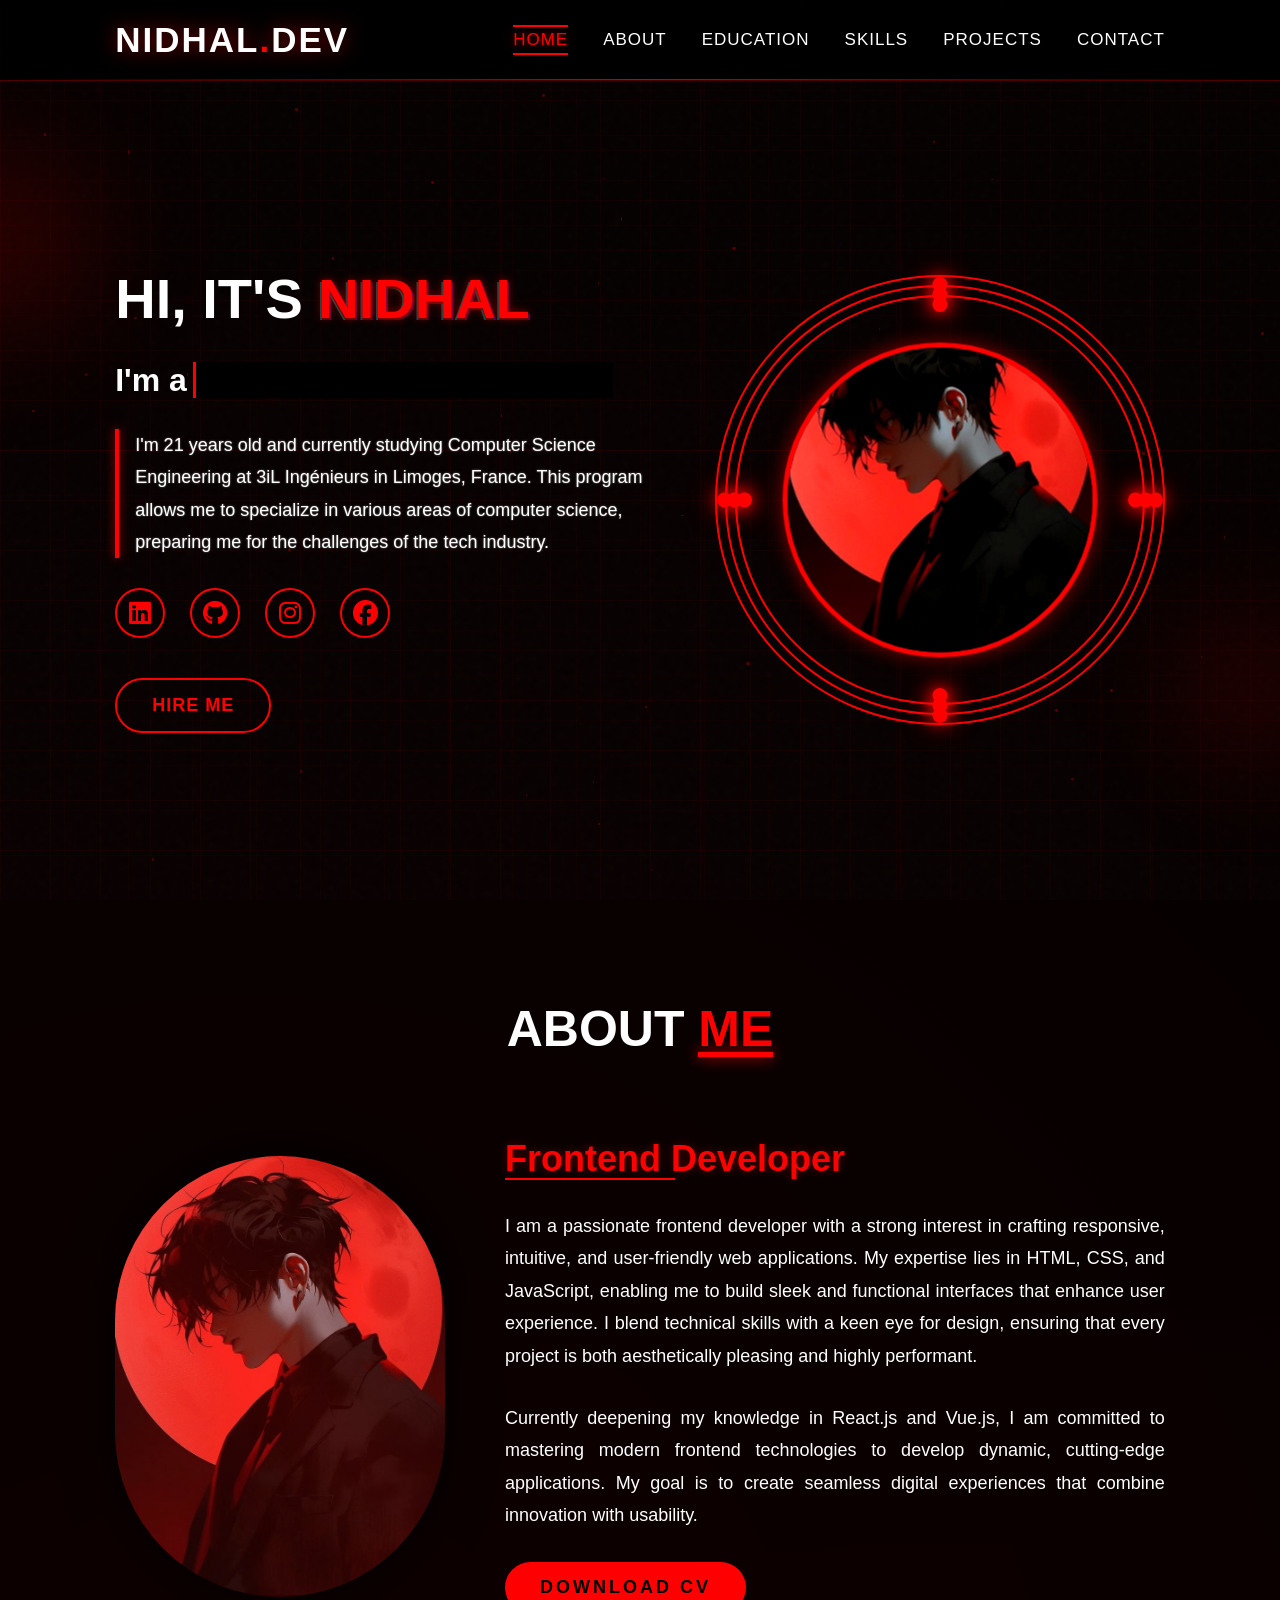
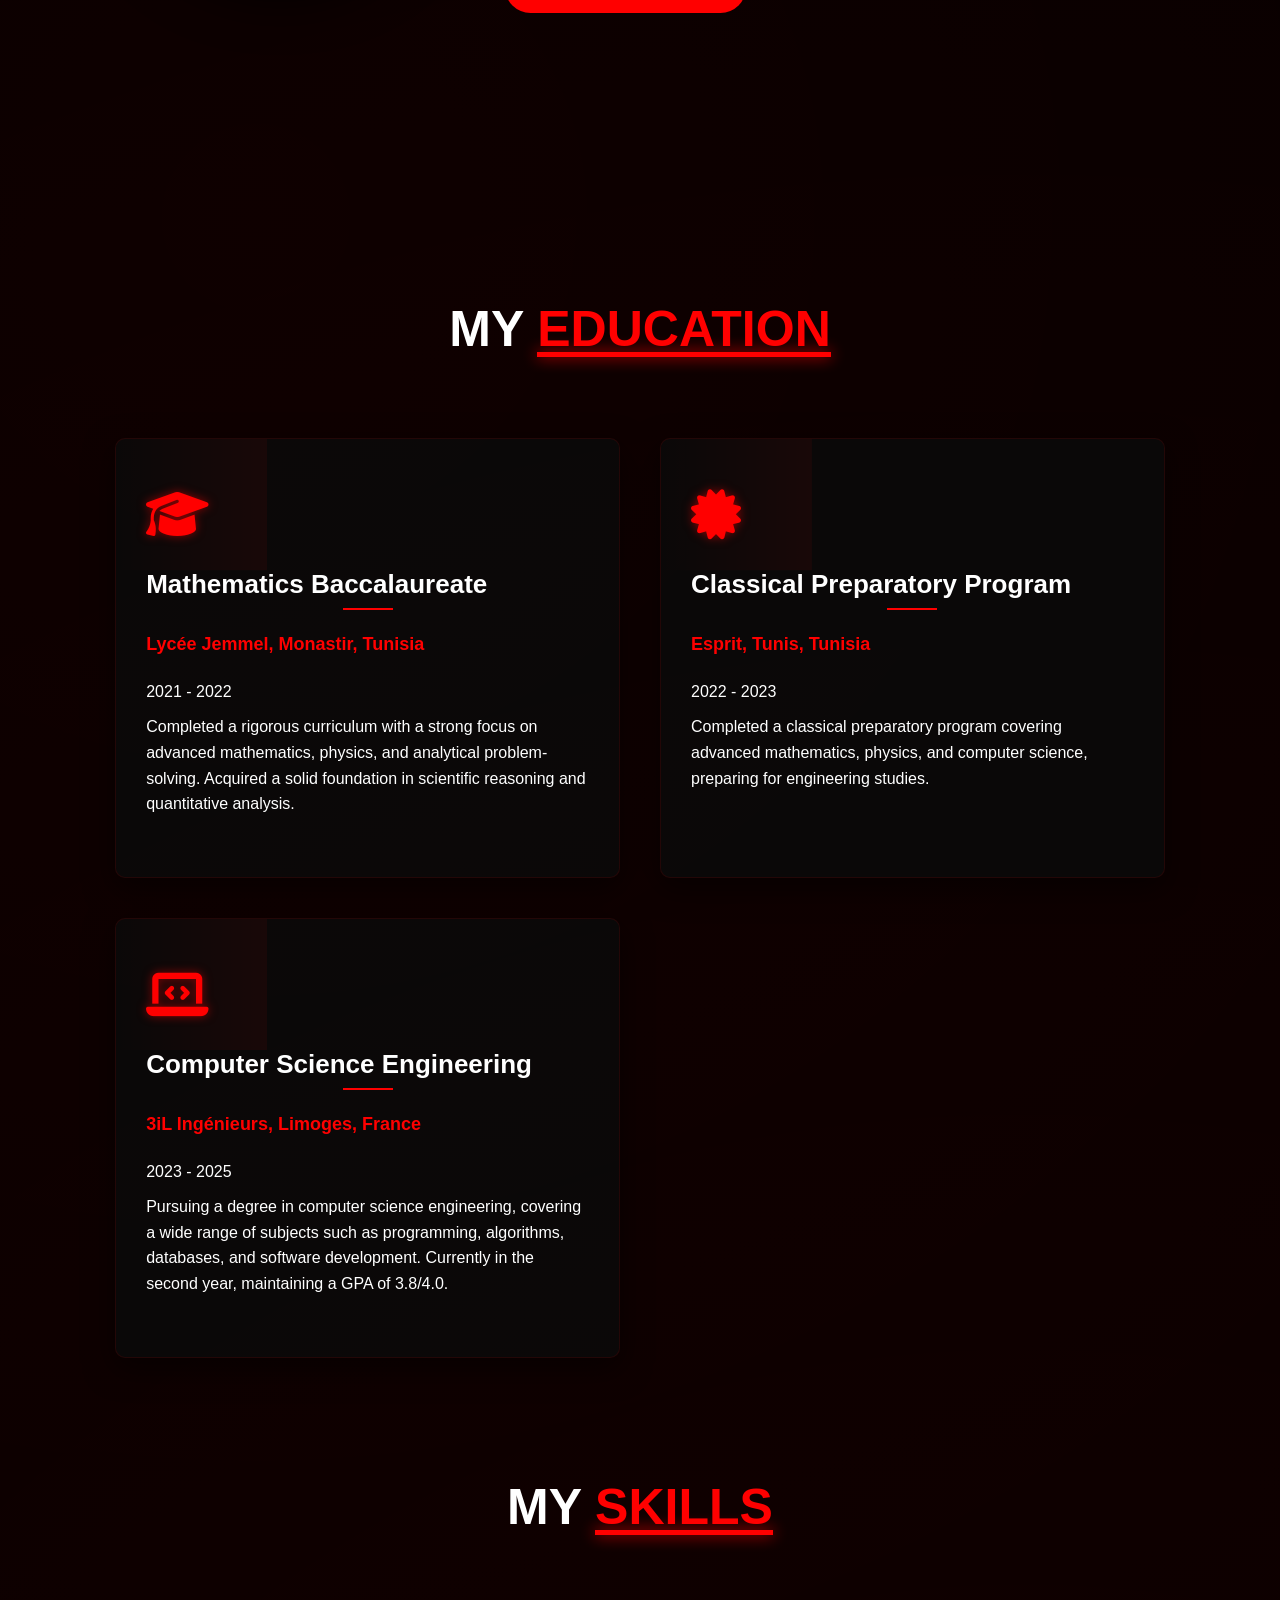
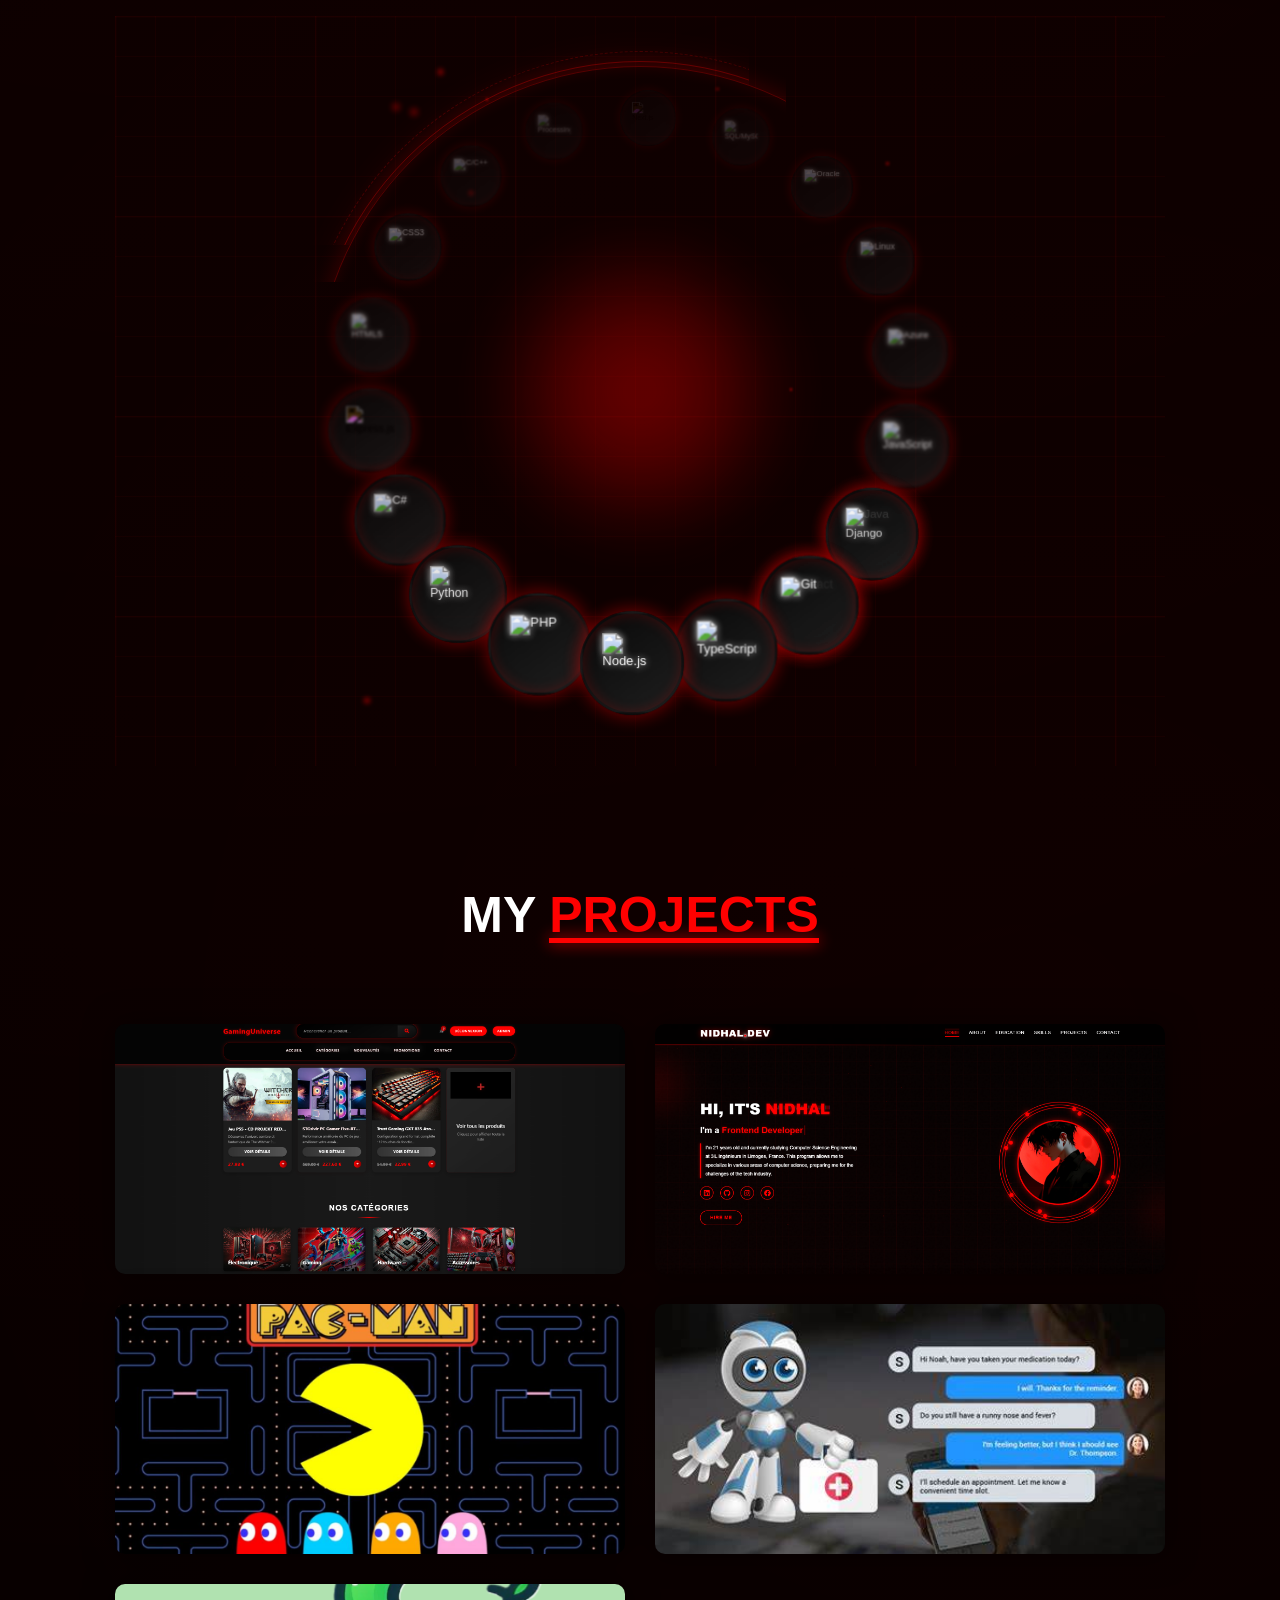
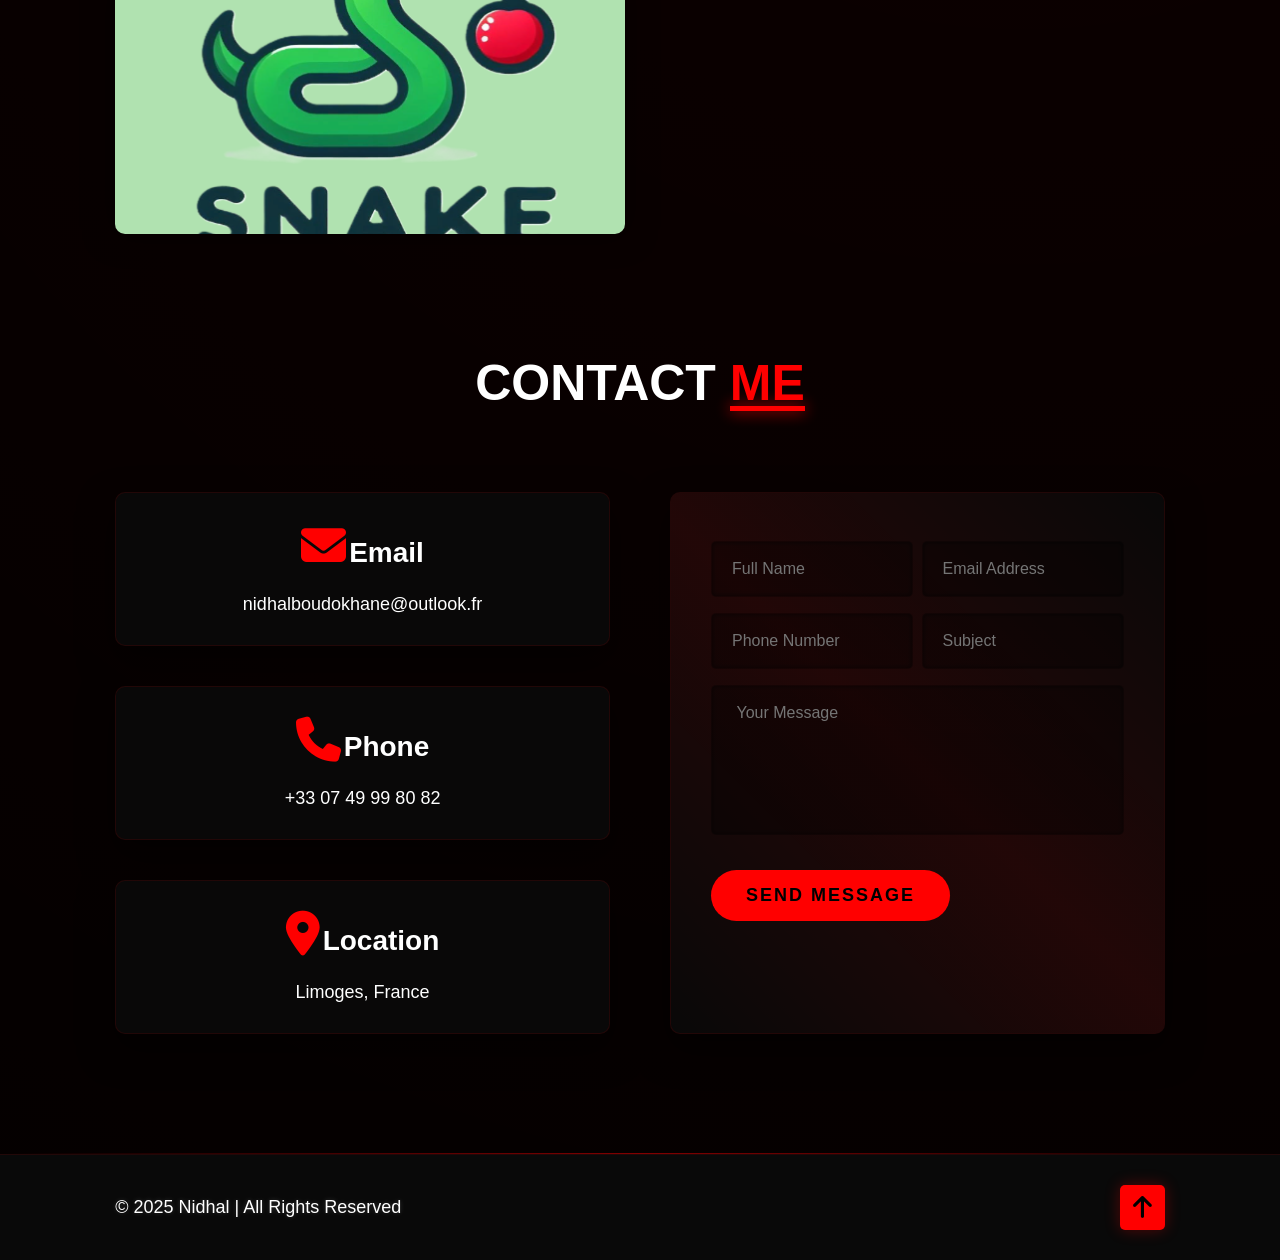
==== commit d4465589: "Premier commit" ====
--- a/index.html
+++ b/index.html
@@ -84,7 +84,7 @@
                 <h3>Frontend Developer</h3>
                 <p>I am a passionate frontend developer with a strong interest in crafting responsive, intuitive, and user-friendly web applications. My expertise lies in HTML, CSS, and JavaScript, enabling me to build sleek and functional interfaces that enhance user experience. I blend technical skills with a keen eye for design, ensuring that every project is both aesthetically pleasing and highly performant.</p>
                 <p>Currently deepening my knowledge in React.js and Vue.js, I am committed to mastering modern frontend technologies to develop dynamic, cutting-edge applications. My goal is to create seamless digital experiences that combine innovation with usability.</p>
-                <a href="Curriculum Vitae boudokhane Nidhal.pdf" download="Mon_CV.pdf" class="btn">Download CV</a>
+                <a href="Nidhal_Boudokhane_CV_FullStack_Alternance_2025.pdf" download="Mon_CV.pdf" class="btn">Download CV</a>
 
             </div>
         </div>
@@ -395,19 +395,7 @@
                     <p>Limoges, France</p>
                 </div>
             </div>
-            <form class="contact-form">
-                <div class="input-box">
-                    <input type="text" placeholder="Full Name" required>
-                    <input type="email" placeholder="Email Address" required>
-                </div>
-                <div class="input-box">
-                    <input type="tel" placeholder="Phone Number">
-                    <input type="text" placeholder="Subject">
-                </div>
-                <textarea placeholder="Your Message" cols="30" rows="10" required></textarea>
-                <button type="submit" class="btn">Send Message</button>
-            </form>
-            <!-- <form class="contact-form" id="contact12">
+            <form class="contact-form" id="contact12">
             </form>
 
             <form class="contact-form" action="https://formsubmit.co/nidhalboudokhane@outlook.fr" method="POST">
@@ -423,17 +411,17 @@
                 <textarea name="message" placeholder=" Your Message" required></textarea>
                 <button type="submit" class="btn">Send Message</button>
 
-                Protection anti-spam -->
-                <!-- <input type="hidden" name="_captcha" value="false"> -->
+                <!-- Protection anti-spam -->
+                <input type="hidden" name="_captcha" value="false">
                 
                 <!-- Redirection après soumission (optionnel) -->
                 
                 <!-- Empêcher les robots -->
-                <!-- <input type="text" name="_honey" style="display:none"> -->
+                <input type="text" name="_honey" style="display:none">
                 
                 <!-- Format des emails -->
-                <!-- <input type="hidden" name="_template" value="table">
-            </form> --> 
+                <input type="hidden" name="_template" value="table">
+            </form>
         </div>
         
     </section>
